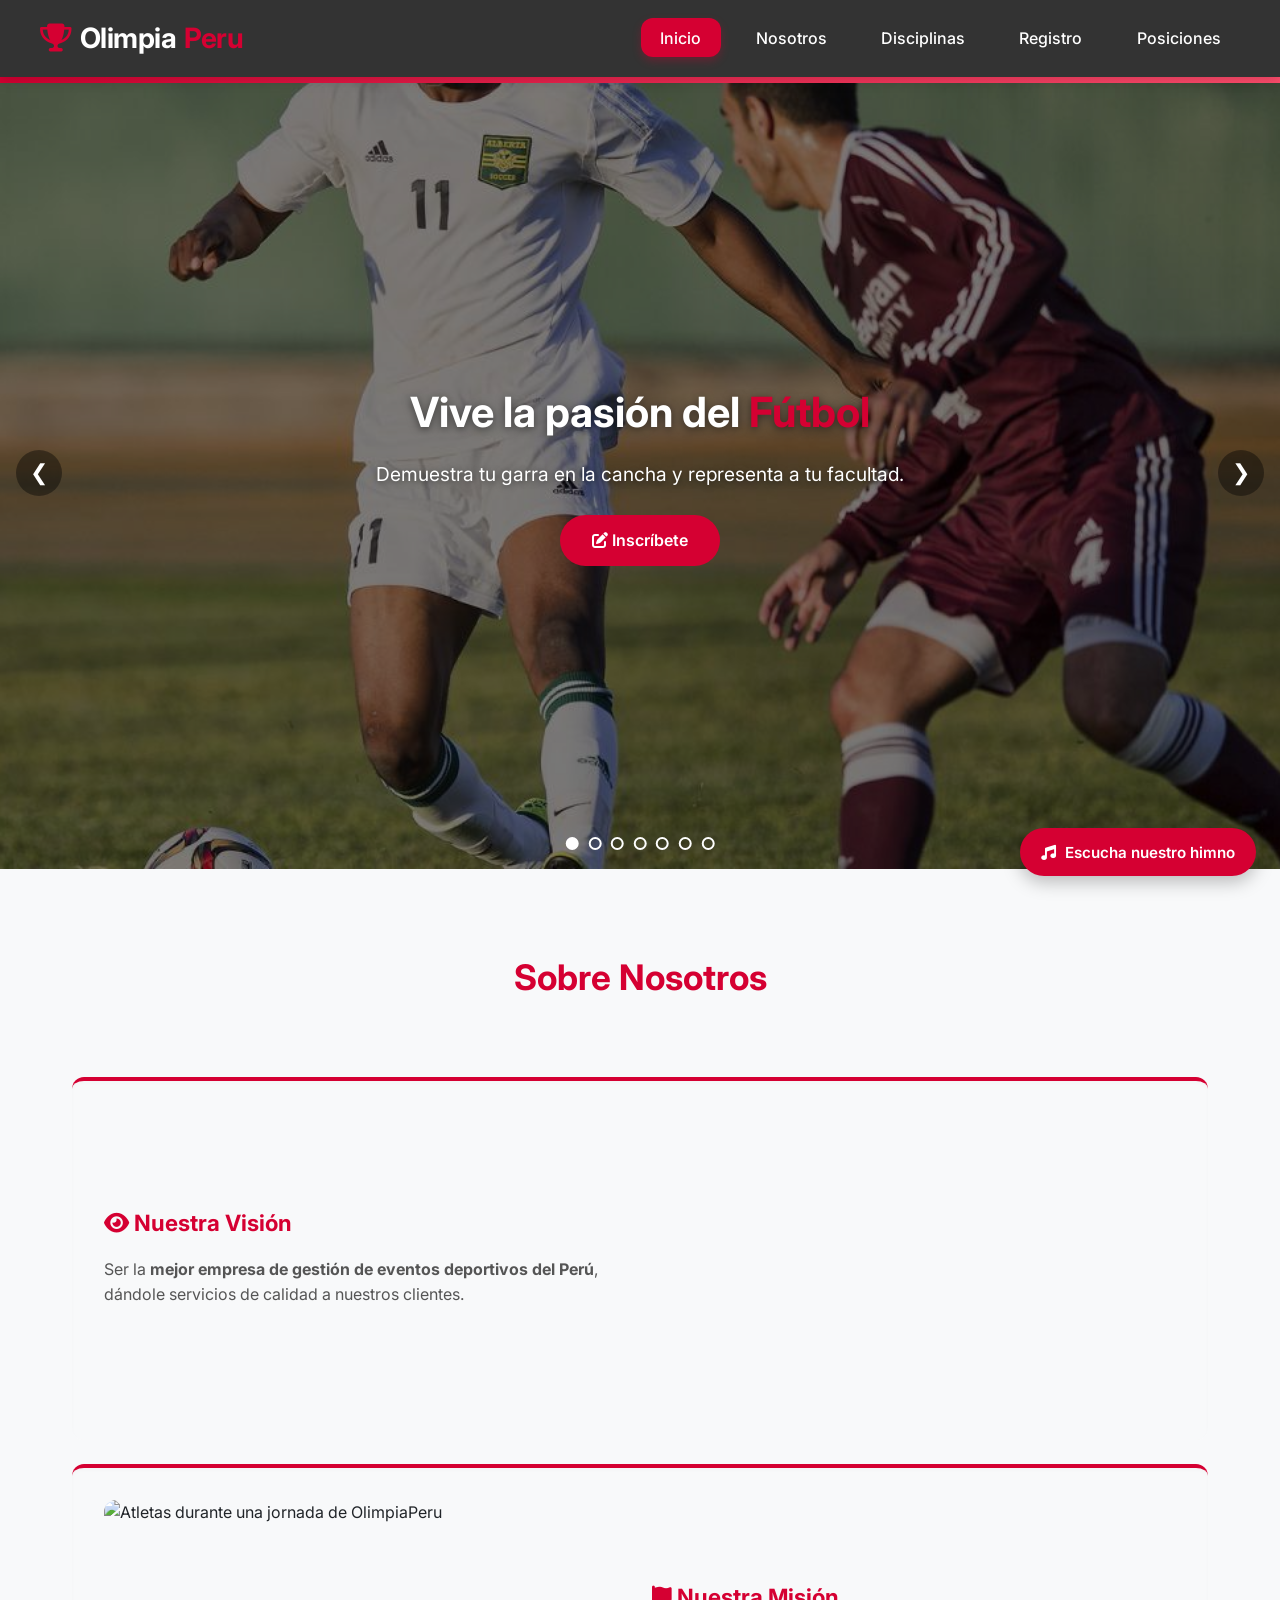
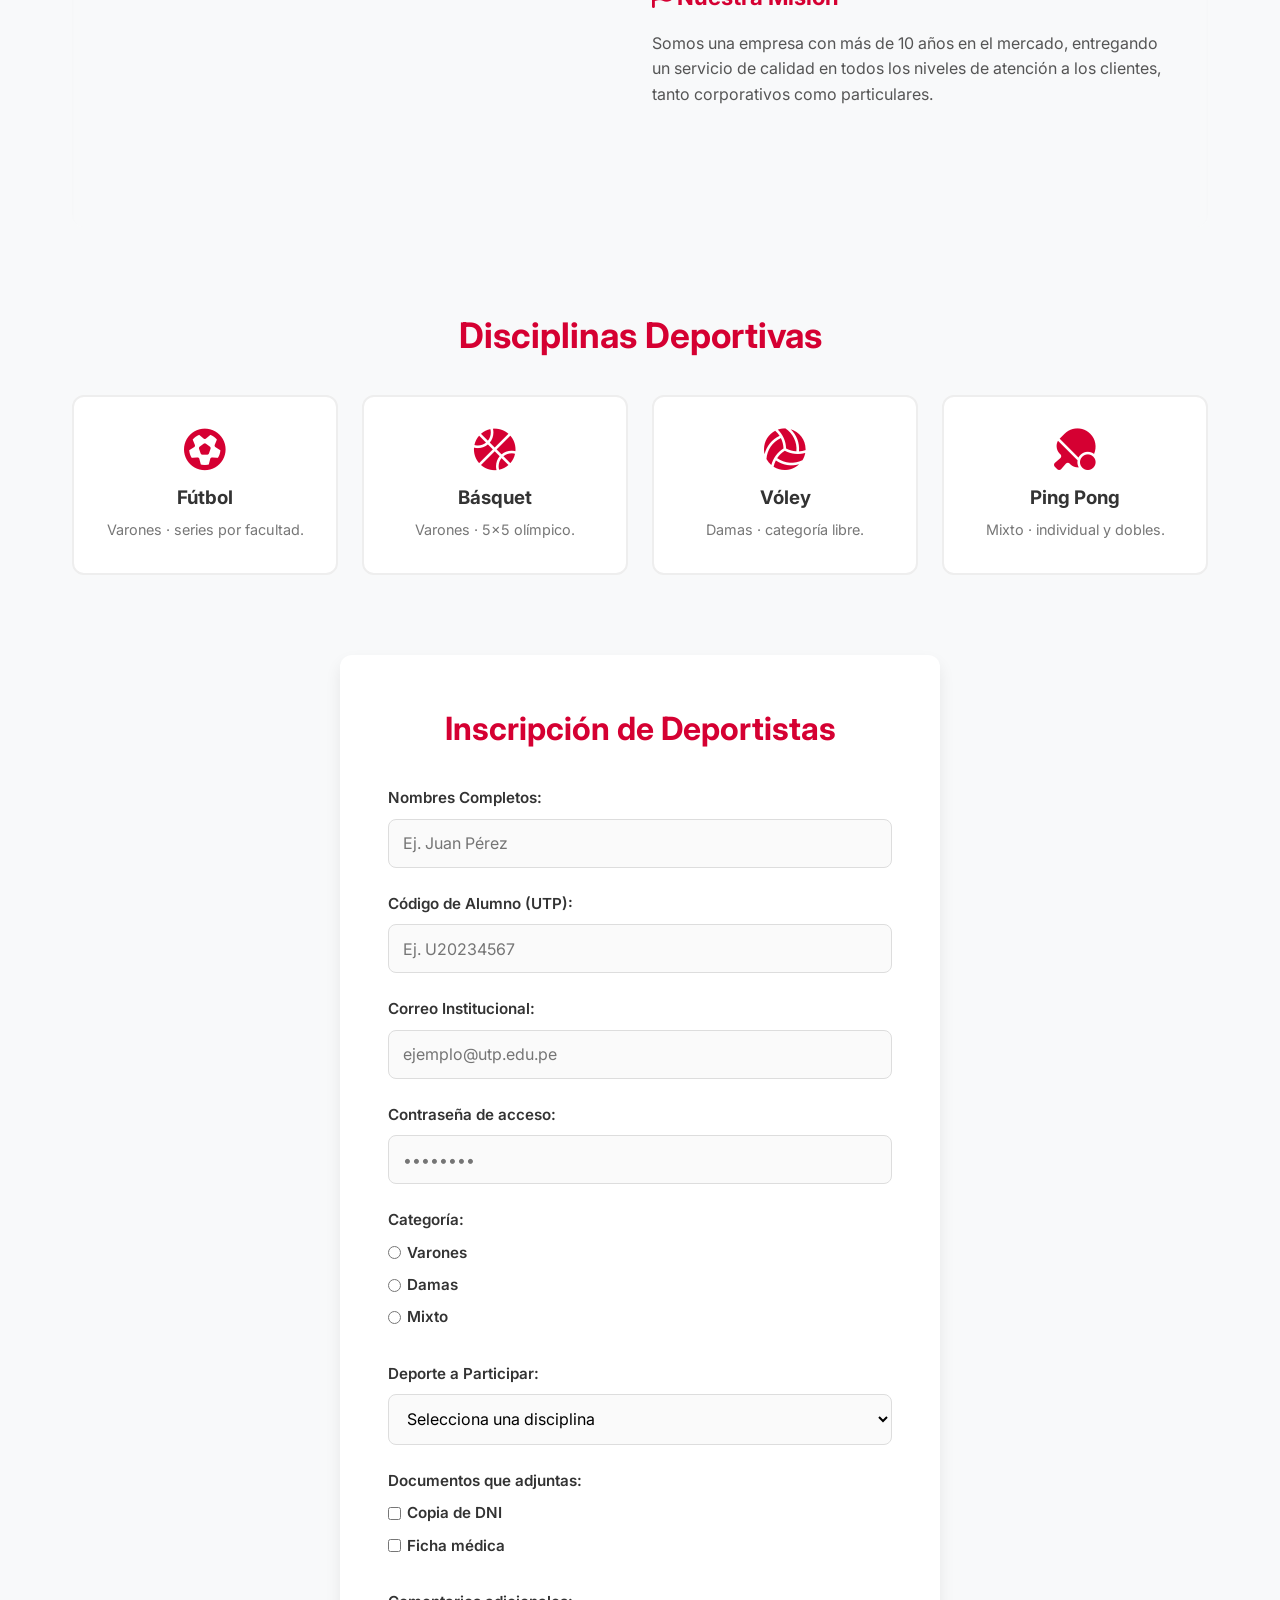
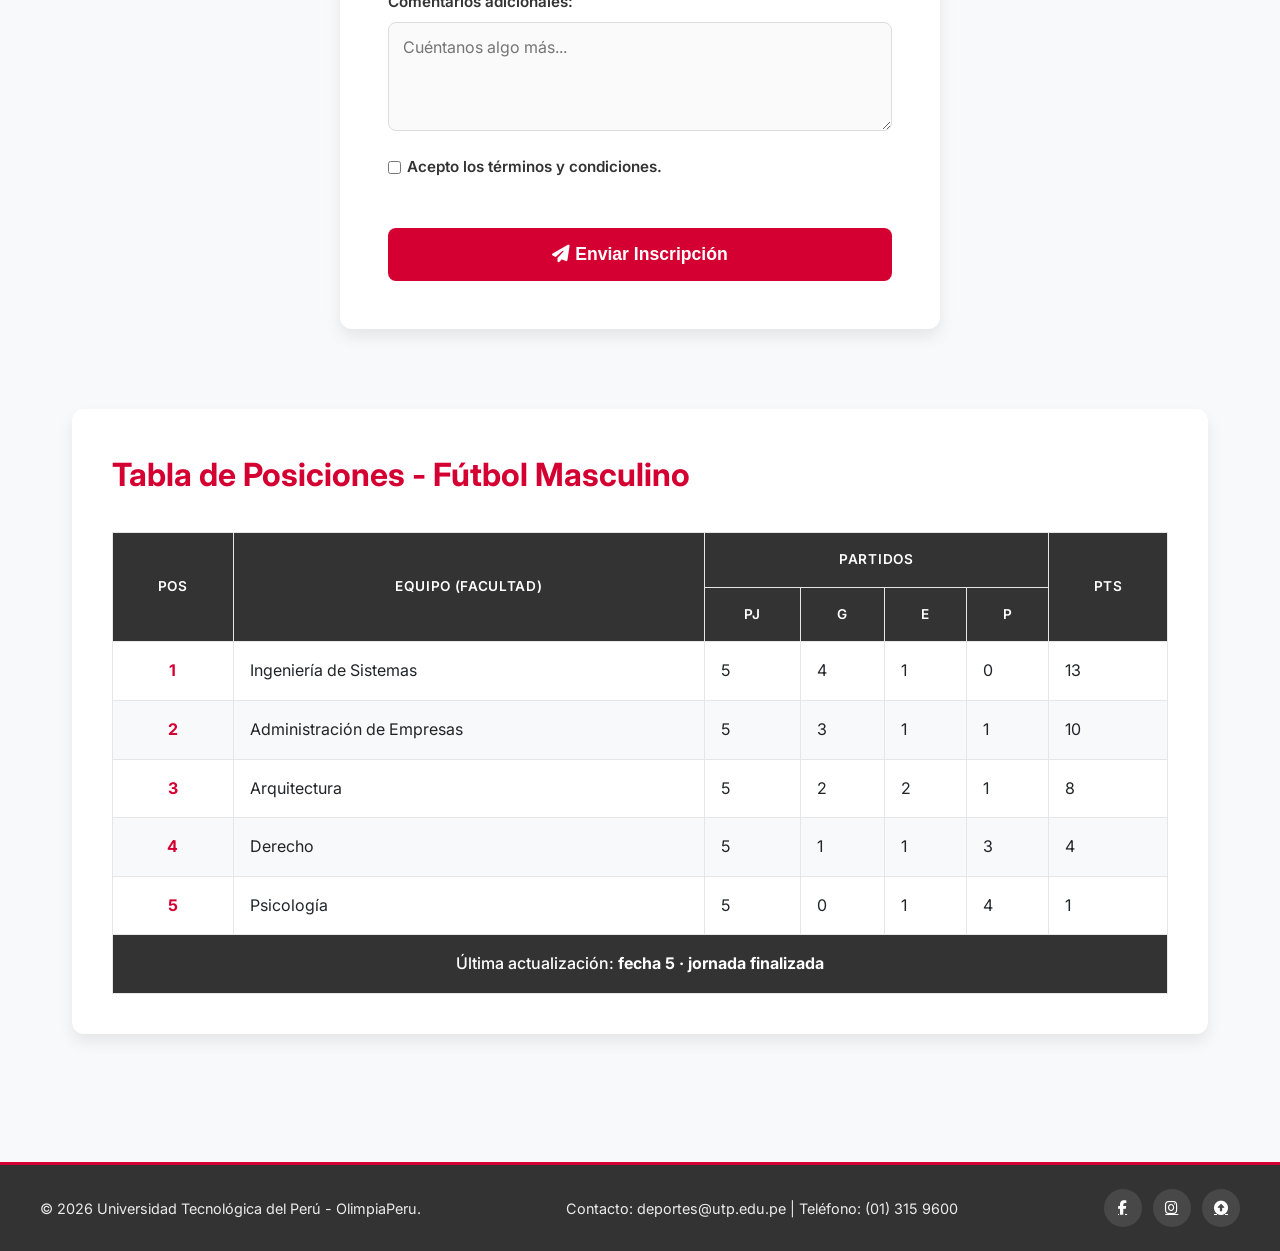
==== index.html @ ee05027e "refactor(CSS): restructure styles into modular files for better organization and maintainability, re" ====
<!DOCTYPE html>
<html lang="es">

<head>
  <!-- Meta tags: charset, viewport (responsive), description (SEO), author -->
  <meta charset="UTF-8" />
  <meta name="viewport" content="width=device-width, initial-scale=1.0" />
  <meta name="description"
    content="Sistema de gestión OlimpiaPeru. Mantente informado sobre los deportes, posiciones y registros." />
  <meta name="author" content="Esteban Abanto" />

  <title>OlimpiaPeru - Inicio</title>

  <!-- Font Awesome (íconos) -->
  <link rel="stylesheet" href="https://cdnjs.cloudflare.com/ajax/libs/font-awesome/6.5.1/css/all.min.css" />

  <!-- CSS externo dividido por secciones (orden = cascada; responsive al final) -->
  <link rel="stylesheet" href="css/base.css" />
  <link rel="stylesheet" href="css/header.css" />
  <link rel="stylesheet" href="css/slider.css" />
  <link rel="stylesheet" href="css/nosotros.css" />
  <link rel="stylesheet" href="css/disciplinas.css" />
  <link rel="stylesheet" href="css/formulario.css" />
  <link rel="stylesheet" href="css/tabla.css" />
  <link rel="stylesheet" href="css/footer.css" />
  <link rel="stylesheet" href="css/responsive.css" />
</head>

<body>

  <!-- HEADER + NAV: navegación por anclas + menú hamburguesa (CSS puro) -->
  <header id="top">
    <div class="nav-container">
      <a href="#inicio" class="logo">
        <i class="fa-solid fa-trophy"></i>
        Olimpia<span>Peru</span>
      </a>

      <!-- Menú hamburguesa: checkbox + label, sin JavaScript -->
      <input type="checkbox" id="menu-toggle" class="menu-toggle" />
      <label for="menu-toggle" class="menu-icon"><i class="fa-solid fa-bars"></i></label>

      <nav aria-label="Navegación principal">
        <ul>
          <li><a href="#inicio" class="active">Inicio</a></li>
          <li><a href="#nosotros">Nosotros</a></li>
          <li><a href="#disciplinas">Disciplinas</a></li>
          <li><a href="#registro">Registro</a></li>
          <li><a href="#posiciones">Posiciones</a></li>
        </ul>
      </nav>
    </div>
  </header>

  <main>

    <!-- INICIO · SLIDER: autoplay + flechas + puntos (lógica en script.js) -->
    <section id="inicio" class="hero section-spacing">
      <div class="slider" id="slider">
        <!-- Pista de slides: se desplaza con transform desde JS -->
        <div class="slides">
          <!-- El primer slide lleva el h1 principal de la página -->
          <article class="slide slide-futbol" style="background-image: url('assets/img/futbol.jpg');">
            <div class="slide-content">
              <h1>Vive la pasión del <span>Fútbol</span></h1>
              <p>Demuestra tu garra en la cancha y representa a tu facultad.</p>
              <a href="#registro" class="btn-cta"><i class="fa-solid fa-pen-to-square"></i> Inscríbete</a>
            </div>
          </article>

          <article class="slide slide-basquet" style="background-image: url('assets/img/basquet.jpg');">
            <div class="slide-content">
              <h2>Eleva tu juego en el <span>Básquet</span></h2>
              <p>Salta, encesta y conquista lo más alto del podio.</p>
              <a href="#registro" class="btn-cta"><i class="fa-solid fa-pen-to-square"></i> Inscríbete</a>
            </div>
          </article>

          <article class="slide slide-voley" style="background-image: url('assets/img/voley.jpg');">
            <div class="slide-content">
              <h2>Un equipo, un solo <span>objetivo</span></h2>
              <p>En el Vóley la fuerza está en el trabajo en conjunto.</p>
              <a href="#disciplinas" class="btn-cta"><i class="fa-solid fa-list"></i> Ver disciplinas</a>
            </div>
          </article>

          <article class="slide slide-pingpong" style="background-image: url('assets/img/pingpong.jpg');">
            <div class="slide-content">
              <h2>Reflejos de <span>campeón</span></h2>
              <p>Precisión y velocidad en cada punto del Ping Pong.</p>
              <a href="#registro" class="btn-cta"><i class="fa-solid fa-pen-to-square"></i> Inscríbete</a>
            </div>
          </article>

          <article class="slide slide-equipo" style="background-image: url('assets/img/equipo.jpg');">
            <div class="slide-content">
              <h2>Compite por tu <span>facultad</span></h2>
              <p>Forma tu equipo y deja todo en cada competencia.</p>
              <a href="#registro" class="btn-cta"><i class="fa-solid fa-pen-to-square"></i> Inscríbete</a>
            </div>
          </article>

          <article class="slide slide-estadio" style="background-image: url('assets/img/estadio.jpg');">
            <div class="slide-content">
              <h2>Vive cada <span>partido</span></h2>
              <p>Sigue los resultados y la tabla de posiciones en vivo.</p>
              <a href="#posiciones" class="btn-cta"><i class="fa-solid fa-ranking-star"></i> Ver posiciones</a>
            </div>
          </article>

          <article class="slide slide-trofeo" style="background-image: url('assets/img/trofeo.jpg');">
            <div class="slide-content">
              <h2>¡Inscríbete <span>ahora</span>!</h2>
              <p>Sé parte del evento deportivo más grande de la UTP.</p>
              <a href="#registro" class="btn-cta"><i class="fa-solid fa-pen-to-square"></i> Inscríbete</a>
            </div>
          </article>
        </div>

        <button class="slider-arrow prev" aria-label="Slide anterior">&#10094;</button>
        <button class="slider-arrow next" aria-label="Slide siguiente">&#10095;</button>

        <div class="slider-dots">
          <button class="dot active" aria-label="Ir al slide 1"></button>
          <button class="dot" aria-label="Ir al slide 2"></button>
          <button class="dot" aria-label="Ir al slide 3"></button>
          <button class="dot" aria-label="Ir al slide 4"></button>
          <button class="dot" aria-label="Ir al slide 5"></button>
          <button class="dot" aria-label="Ir al slide 6"></button>
          <button class="dot" aria-label="Ir al slide 7"></button>
        </div>
      </div>
    </section>

    <!-- NOSOTROS · 2 cards (Visión / Misión) en FLEXBOX: texto a un lado, multimedia 16:9 al otro -->
    <section id="nosotros" class="info-section section-spacing">
      <h2 class="section-title">Sobre Nosotros</h2>

      <div class="nosotros-cards">

        <!-- Visión: texto + video de YouTube -->
        <div class="info-card nosotros-card">
          <div class="nosotros-texto">
            <h2><i class="fa-solid fa-eye"></i> Nuestra Visión</h2>
            <p>
              Ser la <strong>mejor empresa de gestión de eventos deportivos del Perú</strong>,
              dándole servicios de calidad a nuestros clientes.
            </p>
          </div>
          <div class="ratio-16-9 nosotros-media">
            <iframe src="https://www.youtube.com/embed/ScMzIvxBSi4" title="Video deportivo"
              allow="accelerometer; autoplay; clipboard-write; encrypted-media; gyroscope; picture-in-picture"
              allowfullscreen></iframe>
          </div>
        </div>

        <!-- Misión: imagen (<img> con alt) + texto, lados invertidos -->
        <div class="info-card nosotros-card">
          <img class="ratio-16-9 nosotros-media" src="https://picsum.photos/id/1058/1280/720"
            alt="Atletas durante una jornada de OlimpiaPeru" loading="lazy" />
          <div class="nosotros-texto">
            <h2><i class="fa-solid fa-flag"></i> Nuestra Misión</h2>
            <p>
              Somos una empresa con más de 10 años en el mercado, entregando un
              servicio de calidad en todos los niveles de atención a los
              clientes, tanto corporativos como particulares.
            </p>
          </div>
        </div>
      </div>
    </section>

    <!-- DISCIPLINAS · LAYOUT CON CSS GRID -->
    <section id="disciplinas" class="section-spacing">
      <h2 class="section-title">Disciplinas Deportivas</h2>

      <div class="grid-disciplinas">
        <article class="sport-card">
          <i class="fa-solid fa-futbol"></i>
          <h3>Fútbol</h3>
          <p>Varones · series por facultad.</p>
        </article>
        <article class="sport-card">
          <i class="fa-solid fa-basketball"></i>
          <h3>Básquet</h3>
          <p>Varones · 5x5 olímpico.</p>
        </article>
        <article class="sport-card">
          <i class="fa-solid fa-volleyball"></i>
          <h3>Vóley</h3>
          <p>Damas · categoría libre.</p>
        </article>
        <article class="sport-card">
          <i class="fa-solid fa-table-tennis-paddle-ball"></i>
          <h3>Ping Pong</h3>
          <p>Mixto · individual y dobles.</p>
        </article>
      </div>
    </section>

    <!-- REGISTRO · FORM (action/method) con todos los tipos de input -->
    <section id="registro" class="form-container section-spacing">
      <h2>Inscripción de Deportistas</h2>
      <form action="#" method="POST">

        <div class="form-group">
          <label for="nombre">Nombres Completos:</label>
          <input type="text" id="nombre" name="nombre" placeholder="Ej. Juan Pérez" required />
        </div>

        <div class="form-group">
          <label for="codigo">Código de Alumno (UTP):</label>
          <input type="text" id="codigo" name="codigo" placeholder="Ej. U20234567" required />
        </div>

        <div class="form-group">
          <label for="correo">Correo Institucional:</label>
          <input type="email" id="correo" name="correo" placeholder="ejemplo@utp.edu.pe" required />
        </div>

        <div class="form-group">
          <label for="clave">Contraseña de acceso:</label>
          <input type="password" id="clave" name="clave" placeholder="••••••••" />
        </div>

        <!-- radio -->
        <fieldset class="form-group">
          <legend>Categoría:</legend>
          <label class="inline"><input type="radio" name="categoria" value="varones" /> Varones</label>
          <label class="inline"><input type="radio" name="categoria" value="damas" /> Damas</label>
          <label class="inline"><input type="radio" name="categoria" value="mixto" /> Mixto</label>
        </fieldset>

        <!-- select -->
        <div class="form-group">
          <label for="deporte">Deporte a Participar:</label>
          <select id="deporte" name="deporte" required>
            <option value="" disabled selected>Selecciona una disciplina</option>
            <option value="futbol">Fútbol</option>
            <option value="voley">Vóley</option>
            <option value="basquet">Básquet</option>
            <option value="pingpong">Ping Pong</option>
          </select>
        </div>

        <!-- checkbox -->
        <fieldset class="form-group">
          <legend>Documentos que adjuntas:</legend>
          <label class="inline"><input type="checkbox" name="docs" value="dni" /> Copia de DNI</label>
          <label class="inline"><input type="checkbox" name="docs" value="ficha" /> Ficha médica</label>
        </fieldset>

        <!-- textarea -->
        <div class="form-group">
          <label for="comentario">Comentarios adicionales:</label>
          <textarea id="comentario" name="comentario" rows="4" placeholder="Cuéntanos algo más..."></textarea>
        </div>

        <div class="form-group">
          <label class="inline"><input type="checkbox" name="terminos" required /> Acepto los términos y
            condiciones.</label>
        </div>

        <button type="submit" class="submit-btn">
          <i class="fa-solid fa-paper-plane"></i> Enviar Inscripción
        </button>
      </form>
    </section>

    <!-- POSICIONES · TABLA con thead, tbody, tfoot + colspan/rowspan -->
    <section id="posiciones" class="table-container section-spacing">
      <h2>Tabla de Posiciones - Fútbol Masculino</h2>
      <table>
        <thead>
          <tr>
            <th rowspan="2">Pos</th>
            <th rowspan="2">Equipo (Facultad)</th>
            <th colspan="4">Partidos</th>
            <th rowspan="2">Pts</th>
          </tr>
          <tr>
            <th>PJ</th>
            <th>G</th>
            <th>E</th>
            <th>P</th>
          </tr>
        </thead>

        <tbody>
          <tr>
            <td>1</td>
            <td>Ingeniería de Sistemas</td>
            <td>5</td><td>4</td><td>1</td><td>0</td><td>13</td>
          </tr>
          <tr>
            <td>2</td>
            <td>Administración de Empresas</td>
            <td>5</td><td>3</td><td>1</td><td>1</td><td>10</td>
          </tr>
          <tr>
            <td>3</td>
            <td>Arquitectura</td>
            <td>5</td><td>2</td><td>2</td><td>1</td><td>8</td>
          </tr>
          <tr>
            <td>4</td>
            <td>Derecho</td>
            <td>5</td><td>1</td><td>1</td><td>3</td><td>4</td>
          </tr>
          <tr>
            <td>5</td>
            <td>Psicología</td>
            <td>5</td><td>0</td><td>1</td><td>4</td><td>1</td>
          </tr>
        </tbody>

        <tfoot>
          <tr>
            <td colspan="7">Última actualización: <strong>fecha 5 · jornada finalizada</strong></td>
          </tr>
        </tfoot>
      </table>
    </section>

  </main>

  <footer>
    <div class="footer-content">
      <p>&copy; 2026 Universidad Tecnológica del Perú - OlimpiaPeru.</p>
      <p>Contacto: deportes@utp.edu.pe | Teléfono: (01) 315 9600</p>
      <div class="social-icons">
        <a href="#" aria-label="Facebook"><i class="fa-brands fa-facebook-f"></i></a>
        <a href="#" aria-label="Instagram"><i class="fa-brands fa-instagram"></i></a>
        <a href="#top" aria-label="Volver arriba"><i class="fa-solid fa-circle-up"></i></a>
      </div>
    </div>
  </footer>

  <!-- BOTÓN FLOTANTE · reproductor del himno (fijo en la esquina, controlado por JS) -->
  <button id="himno-btn" class="himno-flotante" aria-label="Escuchar nuestro himno">
    <i class="fa-solid fa-music"></i>
    <span class="himno-texto">Escucha nuestro himno</span>
  </button>
  <audio id="himno-audio" loop>
    <source src="https://www.soundhelix.com/examples/mp3/SoundHelix-Song-1.mp3" type="audio/mpeg" />
    Tu navegador no soporta el elemento de audio.
  </audio>

  <script src="script.js"></script>
</body>

</html>
---- css/base.css ----
/* base.css · variables, reset, estilos globales y utilidades */

/* Google Fonts importada por CSS */
@import url("https://fonts.googleapis.com/css2?family=Inter:wght@400;500;600;700;800&display=swap");

/* Variables CSS (custom properties) */
:root {
  --primary-color: #d50032;   /* Rojo UTP */
  --primary-dark: #b3002a;
  --secondary-color: #333333;
  --bg-color: #f8f9fa;
  --text-color: #212529;
  --white: #ffffff;
  --border-radius: 12px;
  --box-shadow: 0 8px 16px rgba(0, 0, 0, 0.08);
  --transition: all 0.3s ease;
}

/* Reset (selector universal) */
* {
  margin: 0;
  padding: 0;
  box-sizing: border-box;
}

html {
  scroll-behavior: smooth;
  scroll-padding-top: 100px;      /* compensa el header sticky */
}

body {
  font-family: "Inter", sans-serif;
  background-color: var(--bg-color);
  color: var(--text-color);
  line-height: 1.6;
  display: flex;
  flex-direction: column;
  min-height: 100vh;
  overflow-x: hidden;            /* evita scroll horizontal por el slider full-bleed */
}

/* Imágenes responsivas (regla global) */
img {
  max-width: 100%;
  display: block;
}

/* Animación con @keyframes (texto del hero) */
@keyframes fadeInUp {
  from {
    opacity: 0;
    transform: translateY(30px);
  }
  to {
    opacity: 1;
    transform: translateY(0);
  }
}

/* ===== CONTENIDO PRINCIPAL ===== */
main {
  flex: 1;
  max-width: 1200px;
  margin: 3rem auto;
  padding: 0 2rem;
  width: 100%;
}

.section-spacing {
  margin-bottom: 5rem !important;
}

.section-title {
  text-align: center;
  color: var(--primary-color);
  font-size: 2.2rem;
  margin-bottom: 1rem;
}
---- css/header.css ----
/* header.css · cabecera, navegación y menú hamburguesa (Flexbox) */

header {
  background-color: var(--secondary-color);
  padding: 1rem 2rem;
  box-shadow: 0 4px 12px rgba(0, 0, 0, 0.15);
  position: sticky;
  top: 0;
  z-index: 100;
}

.nav-container {
  max-width: 1200px;
  margin: 0 auto;
  display: flex;
  justify-content: space-between;
  align-items: center;
}

.logo {
  color: var(--white);
  font-size: 1.75rem;
  font-weight: 700;
  text-decoration: none;
  display: flex;
  align-items: center;
  gap: 0.5rem;
  letter-spacing: -0.5px;
}

.logo i,
.logo span {
  color: var(--primary-color);
}

nav ul {
  list-style: none;
  display: flex;
  gap: 1rem;
}

nav a {
  color: var(--white);
  text-decoration: none;
  font-weight: 500;
  transition: var(--transition);
  padding: 0.6rem 1.2rem;
  border-radius: var(--border-radius);
}

/* Pseudoclase :hover + clase activa */
nav a:hover,
nav a.active {
  background-color: var(--primary-color);
  color: var(--white);
  box-shadow: 0 4px 8px rgba(213, 0, 50, 0.3);
}

/* Hamburguesa: oculta en escritorio */
.menu-toggle,
.menu-icon {
  display: none;
}
---- css/slider.css ----
/* slider.css · INICIO · carrusel full-bleed (selector de ID #inicio) */

.hero {
  position: relative;
  overflow: hidden;
  /* Full-bleed: ocupa todo el ancho de la ventana y se pega al header */
  width: 100vw;
  margin-left: calc(50% - 50vw);
  margin-top: -3rem;
  margin-bottom: 2rem;
}

/* Barra superior decorativa (pseudo-elemento) */
.hero::before {
  content: "";
  position: absolute;
  top: 0;
  left: 0;
  width: 100%;
  height: 6px;
  background: linear-gradient(90deg, var(--primary-color), #ff4d6d);
  z-index: 5;
}

.slider {
  position: relative;
  width: 100%;
  height: 88vh;
  overflow: hidden;
}

/* Pista de slides; se mueve con transform desde JS */
.slides {
  display: flex;
  height: 100%;
  transition: transform 0.6s ease;
}

/* La imagen de fondo de cada slide se define en el HTML */
.slide {
  position: relative;
  flex: 0 0 100%;
  height: 100%;
  display: flex;
  align-items: center;
  justify-content: center;
  text-align: center;
  color: var(--white);
  background-size: cover;
  background-position: center;
}

/* Capa oscura para que el texto sea legible */
.slide::before {
  content: "";
  position: absolute;
  inset: 0;
  background: rgba(0, 0, 0, 0.5);
}

.slide-content {
  position: relative;
  z-index: 1;
  max-width: 600px;
  padding: 1.5rem;
  animation: fadeInUp 0.8s ease both;
}

.slide-content h1,
.slide-content h2 {
  font-size: 2.6rem;
  margin-bottom: 0.8rem;
  text-shadow: 0 2px 8px rgba(0, 0, 0, 0.5);
}

.slide-content h1 span,
.slide-content h2 span {
  color: var(--primary-color);
}

.slide-content p {
  font-size: 1.2rem;
  margin-bottom: 1.6rem;
  text-shadow: 0 1px 6px rgba(0, 0, 0, 0.5);
}

.btn-cta {
  display: inline-block;
  background: var(--primary-color);
  color: var(--white);
  text-decoration: none;
  font-weight: 600;
  padding: 0.8rem 2rem;
  border-radius: 50px;
  transition: var(--transition);
}

/* :hover con transform */
.btn-cta:hover {
  background: var(--primary-dark);
  transform: translateY(-3px) scale(1.05);
  box-shadow: 0 6px 15px rgba(213, 0, 50, 0.4);
}

.slider-arrow {
  position: absolute;
  top: 50%;
  transform: translateY(-50%);
  width: 46px;
  height: 46px;
  border: none;
  border-radius: 50%;
  background: rgba(0, 0, 0, 0.4);
  color: var(--white);
  font-size: 1.4rem;
  cursor: pointer;
  z-index: 4;
  transition: var(--transition);
}

.slider-arrow:hover {
  background: var(--primary-color);
}

.slider-arrow.prev {
  left: 1rem;
}
.slider-arrow.next {
  right: 1rem;
}

.slider-dots {
  position: absolute;
  bottom: 1.2rem;
  left: 50%;
  transform: translateX(-50%);
  display: flex;
  gap: 0.6rem;
  z-index: 4;
}

.dot {
  width: 13px;
  height: 13px;
  padding: 0;
  border: 2px solid var(--white);
  border-radius: 50%;
  background: transparent;
  cursor: pointer;
  transition: var(--transition);
}

.dot.active {
  background: var(--white);
}
---- css/nosotros.css ----
/* nosotros.css · cards Visión/Misión (Flexbox) + caja 16:9 de multimedia */

.info-card {
  flex: 1;
  min-width: 300px;
  background: var(--bg-color);
  padding: 2rem;
  border-radius: var(--border-radius);
  box-shadow: inset 0 2px 4px rgba(0, 0, 0, 0.02);
  text-align: left;
  border-top: 4px solid var(--primary-color);
  transition: var(--transition);
}

/* transform en :hover */
.info-card:hover {
  transform: translateY(-5px);
  box-shadow: 0 8px 15px rgba(0, 0, 0, 0.08);
}

.info-card h2,
.info-card h3 {
  color: var(--primary-color);
  margin-bottom: 1rem;
  font-size: 1.4rem;
}

.info-card p {
  font-size: 1rem;
  color: #555;
  margin-bottom: 0.5rem;
}

.info-section {
  display: flex;
  flex-direction: column;
  gap: 2rem;
}

/* 2 cards apiladas; cada una con texto a un lado y multimedia (16:9) al otro */
.nosotros-cards {
  display: flex;
  flex-direction: column;
  gap: 1.5rem;
  margin-top: 1.5rem;
}

.nosotros-card {
  display: flex;                   /* FLEXBOX: texto | multimedia */
  gap: 1.5rem;
  align-items: center;
  flex-wrap: wrap;
}

.nosotros-texto {
  flex: 1 1 280px;
}

.nosotros-media {
  flex: 1 1 280px;
}

/* Caja 16:9 compartida por el video y la imagen */
.ratio-16-9 {
  display: block;
  width: 100%;
  aspect-ratio: 16 / 9;
  border-radius: var(--border-radius);
  overflow: hidden;
}

.ratio-16-9 iframe {
  width: 100%;
  height: 100%;
  border: 0;
}

img.ratio-16-9 {
  object-fit: cover;               /* recorta sin deformar */
}
---- css/disciplinas.css ----
/* disciplinas.css · grilla de disciplinas (CSS Grid) */

.grid-disciplinas {
  display: grid;                   /* CSS GRID */
  grid-template-columns: repeat(auto-fit, minmax(200px, 1fr));
  gap: 1.5rem;
  margin-top: 2rem;
}

.sport-card {
  background: var(--white);
  border: 2px solid #eee;
  border-radius: var(--border-radius);
  padding: 2rem 1rem;
  text-align: center;
  transition: var(--transition);
}

.sport-card:hover {
  transform: scale(1.05);
  border-color: var(--primary-color);
  box-shadow: var(--box-shadow);
}

.sport-card i {
  font-size: 2.6rem;
  color: var(--primary-color);
  margin-bottom: 0.8rem;
}

.sport-card h3 {
  color: var(--secondary-color);
  margin-bottom: 0.3rem;
}

.sport-card p {
  color: #777;
  font-size: 0.9rem;
}
---- css/formulario.css ----
/* formulario.css · formulario de inscripción */

.form-container {
  background-color: var(--white);
  padding: 3rem;
  border-radius: var(--border-radius);
  box-shadow: var(--box-shadow);
  max-width: 600px;
  margin: 0 auto;
}

.form-container h2 {
  color: var(--primary-color);
  margin-bottom: 2rem;
  text-align: center;
  font-size: 2rem;
}

.form-group {
  margin-bottom: 1.5rem;
  display: flex;
  flex-direction: column;
  border: none;                    /* limpia el borde de <fieldset> */
}

.form-group label,
.form-group legend {
  font-weight: 600;
  margin-bottom: 0.5rem;
  color: var(--secondary-color);
  font-size: 0.95rem;
}

.form-group input[type="text"],
.form-group input[type="email"],
.form-group input[type="password"],
.form-group select,
.form-group textarea {
  padding: 0.85rem;
  border: 1px solid #ddd;
  border-radius: 8px;
  font-family: inherit;
  font-size: 1rem;
  transition: var(--transition);
  background-color: #fafafa;
  width: 100%;
}

/* Pseudoclase :focus */
.form-group input:focus,
.form-group select:focus,
.form-group textarea:focus {
  outline: none;
  border-color: var(--primary-color);
  background-color: var(--white);
  box-shadow: 0 0 0 3px rgba(213, 0, 50, 0.15);
}

.form-group textarea {
  resize: vertical;
}

/* Etiquetas en línea para radios y checkboxes */
.inline {
  display: inline-flex;
  align-items: center;
  gap: 0.4rem;
  flex-direction: row;
  font-weight: 400;
  margin-right: 1.2rem;
  cursor: pointer;
}

.submit-btn {
  background-color: var(--primary-color);
  color: var(--white);
  border: none;
  padding: 1rem;
  border-radius: 8px;
  font-size: 1.1rem;
  font-weight: 600;
  cursor: pointer;
  width: 100%;
  margin-top: 1rem;
  transition: var(--transition);
}

.submit-btn:hover {
  background-color: var(--primary-dark);
  transform: translateY(-3px);
  box-shadow: 0 6px 15px rgba(213, 0, 50, 0.3);
}

.submit-btn:active {
  transform: translateY(0);
}
---- css/tabla.css ----
/* tabla.css · tabla de posiciones · bordes + filas alternadas (:nth-child) */

.table-container {
  background-color: var(--white);
  padding: 2.5rem;
  border-radius: var(--border-radius);
  box-shadow: var(--box-shadow);
  overflow-x: auto;                /* tabla desplazable en móvil */
}

.table-container h2 {
  color: var(--primary-color);
  margin-bottom: 2rem;
  font-size: 2rem;
}

table {
  width: 100%;
  border-collapse: collapse;
}

th,
td {
  padding: 1rem;
  text-align: left;
  border: 1px solid #e6e6e6;
}

thead th {
  background-color: var(--secondary-color);
  color: var(--white);
  font-weight: 600;
  text-transform: uppercase;
  font-size: 0.85rem;
  letter-spacing: 0.05em;
  text-align: center;
}

/* Filas alternadas */
tbody tr:nth-child(even) {
  background-color: var(--bg-color);
}

tbody tr:hover {
  background-color: #fff0f3;
}

tbody td:first-child {
  font-weight: 700;
  color: var(--primary-color);
  text-align: center;
}

tfoot td {
  background-color: var(--secondary-color);
  color: var(--white);
  text-align: center;
  font-weight: 500;
}
---- css/footer.css ----
/* footer.css · botón flotante del himno + pie de página (Flexbox) */

/* ===== BOTÓN FLOTANTE · himno (position: fixed en la esquina) ===== */
.himno-flotante {
  position: fixed;
  bottom: 1.5rem;
  right: 1.5rem;
  z-index: 200;
  display: flex;
  align-items: center;
  gap: 0.6rem;
  background: var(--primary-color);
  color: var(--white);
  border: none;
  padding: 0.9rem 1.3rem;
  border-radius: 50px;
  font-family: inherit;
  font-weight: 600;
  font-size: 0.95rem;
  cursor: pointer;
  box-shadow: 0 6px 18px rgba(0, 0, 0, 0.25);
  transition: var(--transition);
}

.himno-flotante:hover {
  background: var(--primary-dark);
  transform: translateY(-3px);
}

/* Mientras suena: ícono girando (clase .playing añadida por JS) */
.himno-flotante.playing i {
  animation: girar 2.5s linear infinite;
}

@keyframes girar {
  to {
    transform: rotate(360deg);
  }
}

/* ===== FOOTER (Flexbox) ===== */
footer {
  background-color: var(--secondary-color);
  color: var(--white);
  padding: 1.5rem 2rem;
  margin-top: auto;
  font-size: 0.9rem;
  border-top: 3px solid var(--primary-color);
}

.footer-content {
  max-width: 1200px;
  margin: 0 auto;
  display: flex;
  justify-content: space-between;
  align-items: center;
  flex-wrap: wrap;
  gap: 0.5rem;
}

footer p {
  opacity: 0.9;
  margin: 0;
}

.social-icons {
  display: flex;
  gap: 0.7rem;
}

.social-icons a {
  width: 38px;
  height: 38px;
  display: flex;
  align-items: center;
  justify-content: center;
  color: var(--white);
  background: rgba(255, 255, 255, 0.1);
  border-radius: 50%;
  transition: var(--transition);
}

.social-icons a:hover {
  background: var(--primary-color);
  transform: translateY(-4px) rotate(8deg);
}
---- css/responsive.css ----
/* responsive.css · Media Queries (base escritorio · tablet ≤1024px · móvil ≤768px) */
/* Va de último para sobreescribir los estilos base */

@media (max-width: 1024px) {
  .hero {
    margin-top: -2rem;
  }
  .slider {
    height: 70vh;
  }
  .slide-content h1,
  .slide-content h2 {
    font-size: 2.2rem;
  }
  .section-title {
    font-size: 2rem;
  }
  main {
    margin: 2rem auto;
  }
}

@media (max-width: 768px) {
  .menu-icon {
    display: block;
    color: var(--white);
    font-size: 1.6rem;
    cursor: pointer;
  }

  nav {
    flex-basis: 100%;
    max-height: 0;
    overflow: hidden;
    transition: max-height var(--transition);
  }

  nav ul {
    flex-direction: column;
    width: 100%;
    gap: 0.3rem;
    padding-top: 1rem;
  }

  /* El checkbox marcado despliega el menú (sin JS) */
  .menu-toggle:checked ~ nav {
    max-height: 400px;
  }

  .nav-container {
    flex-wrap: wrap;
  }

  .slider {
    height: 60vh;
  }

  .slide-content h1,
  .slide-content h2 {
    font-size: 1.7rem;
  }

  .slide-content p {
    font-size: 0.95rem;
  }

  .slider-arrow {
    width: 38px;
    height: 38px;
    font-size: 1.1rem;
  }

  .info-card {
    min-width: 100%;
  }

  .form-container,
  .table-container {
    padding: 1.5rem;
  }

  .footer-content {
    flex-direction: column;
    text-align: center;
  }

  /* Botón flotante: solo ícono (círculo) en móvil */
  .himno-texto {
    display: none;
  }
  .himno-flotante {
    padding: 1rem;
  }
}
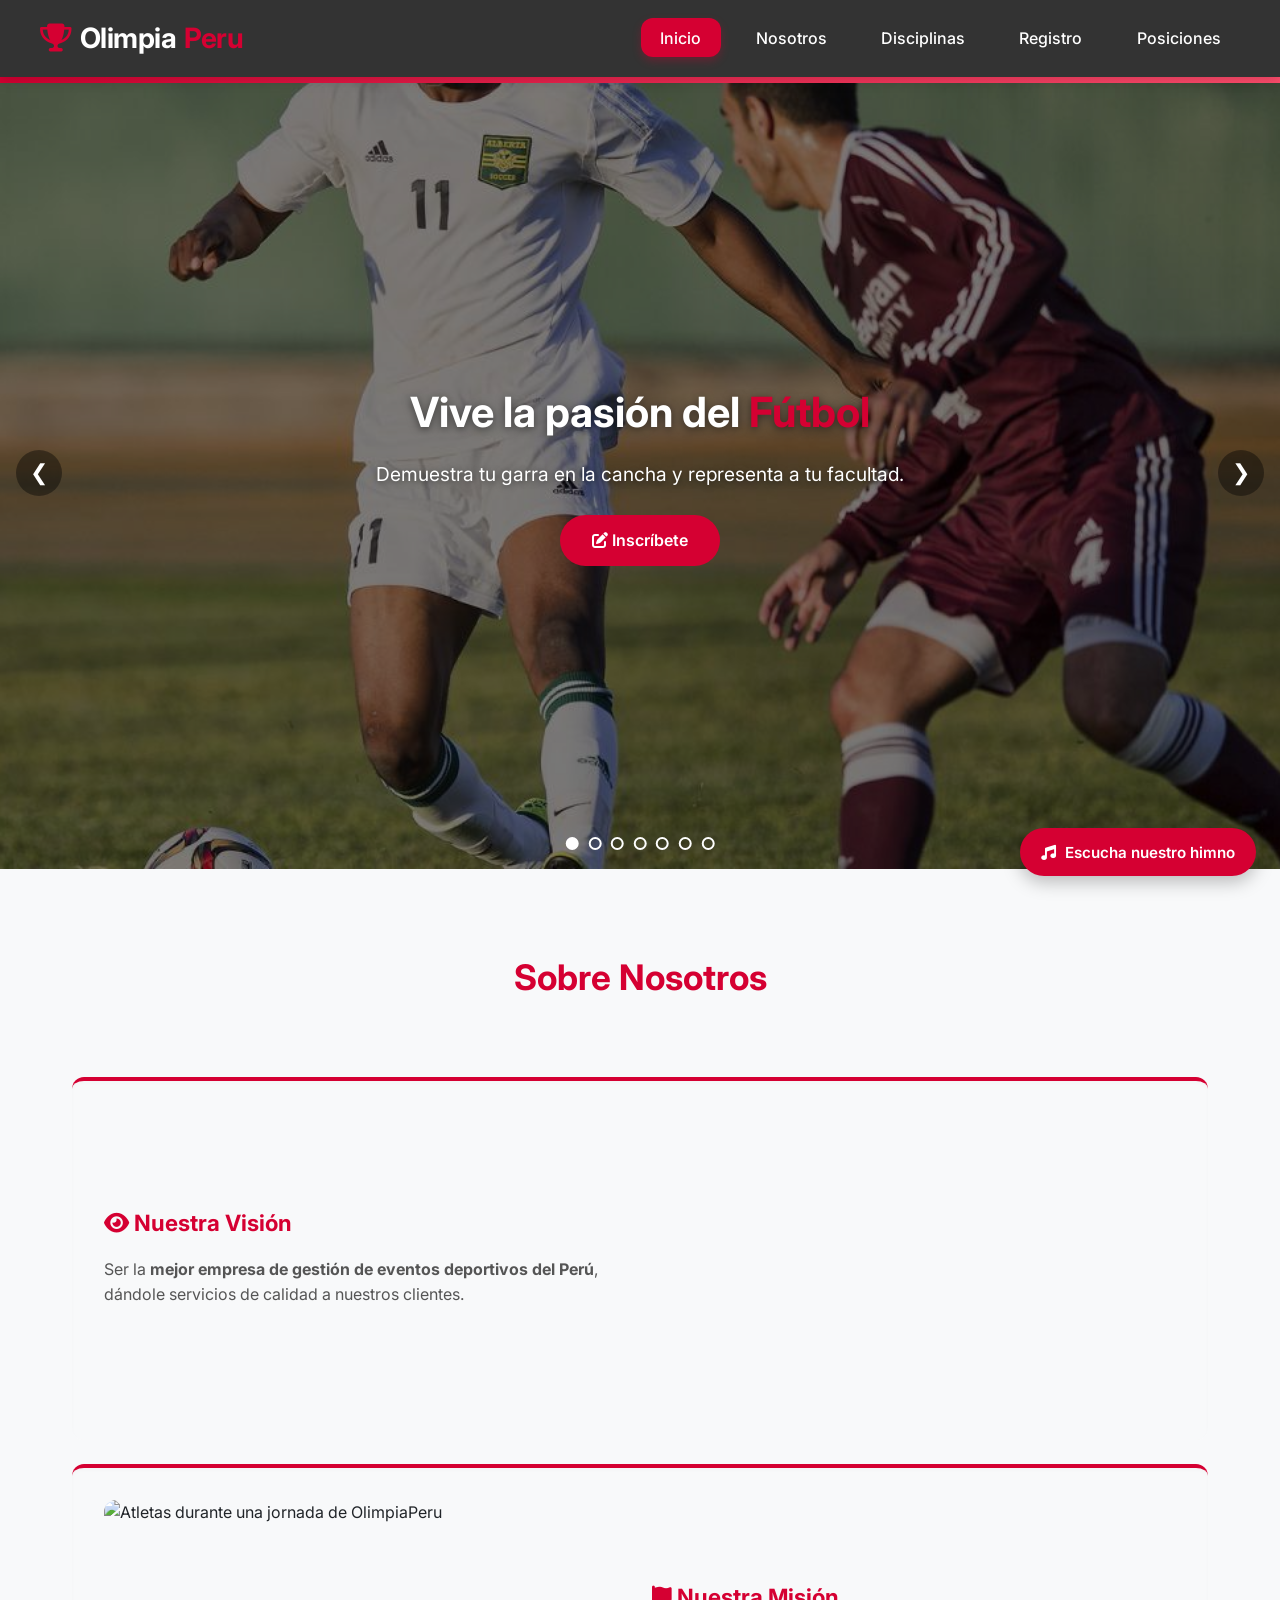
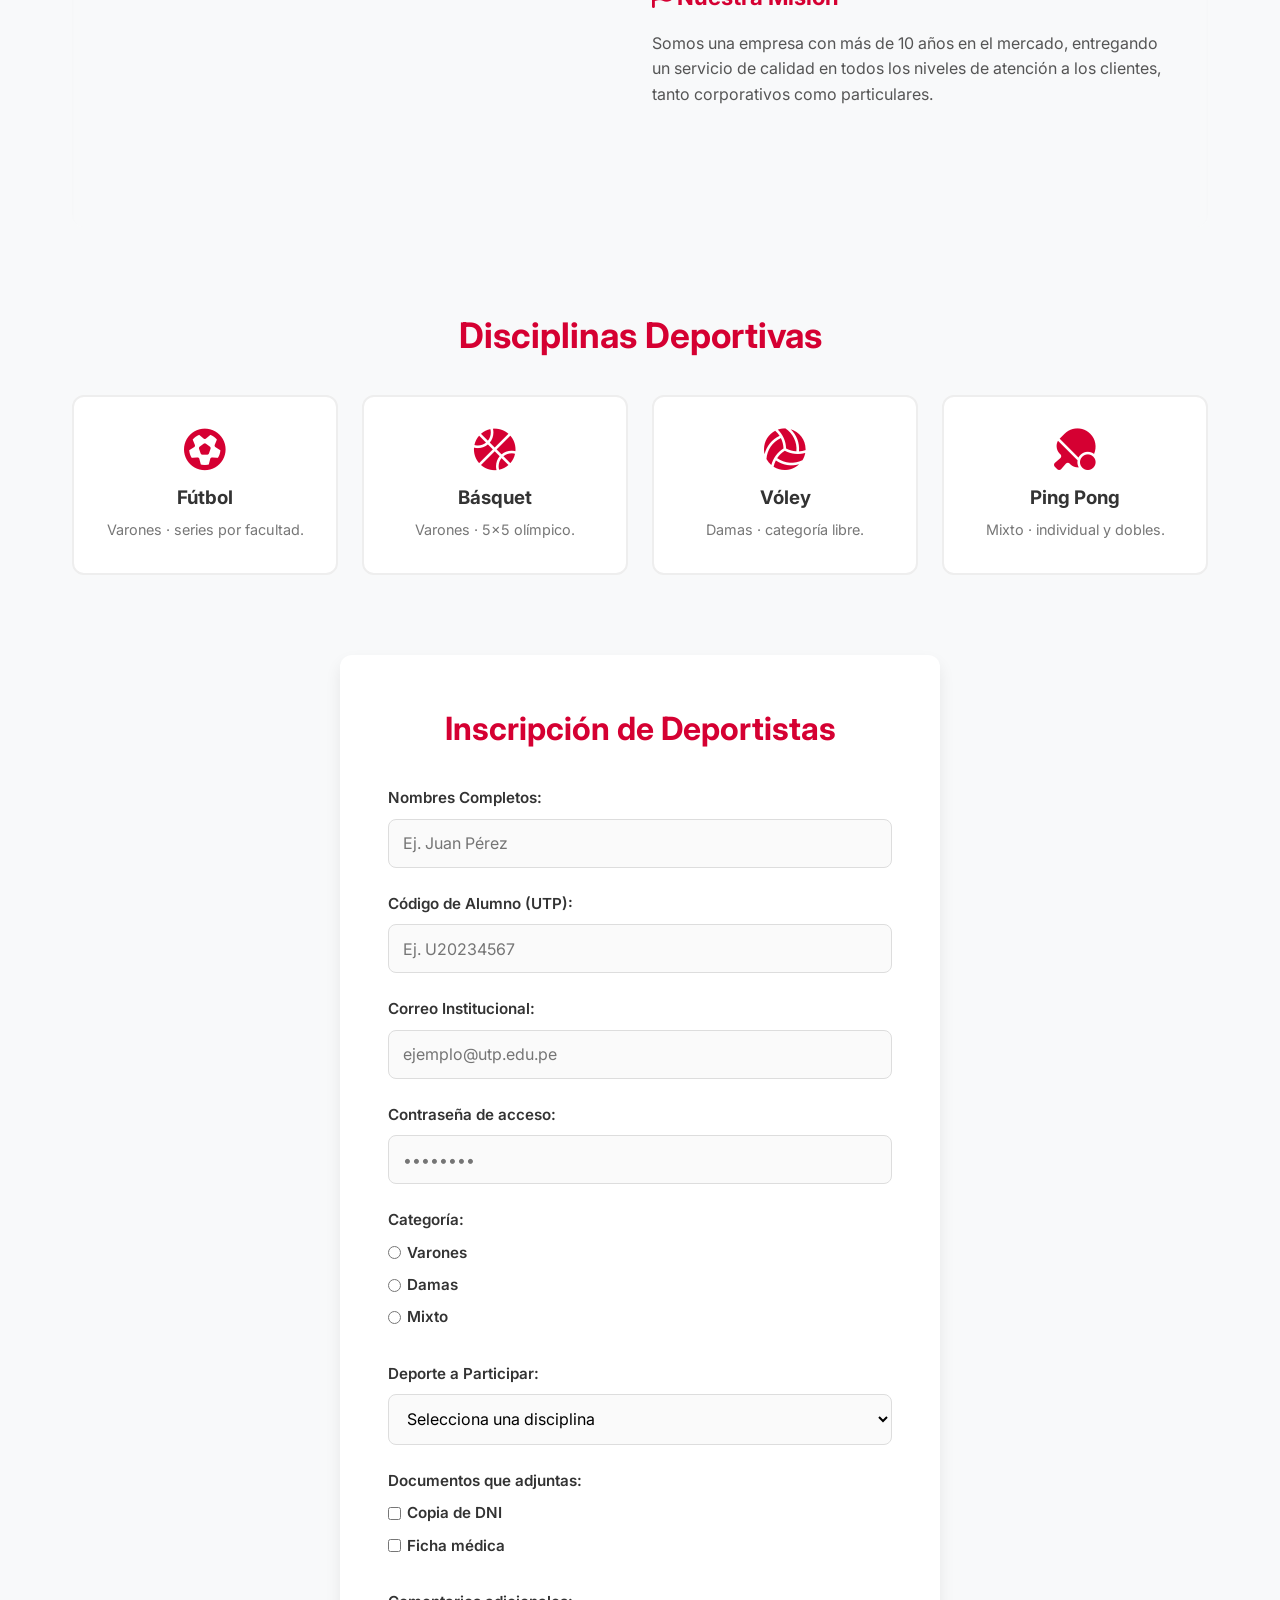
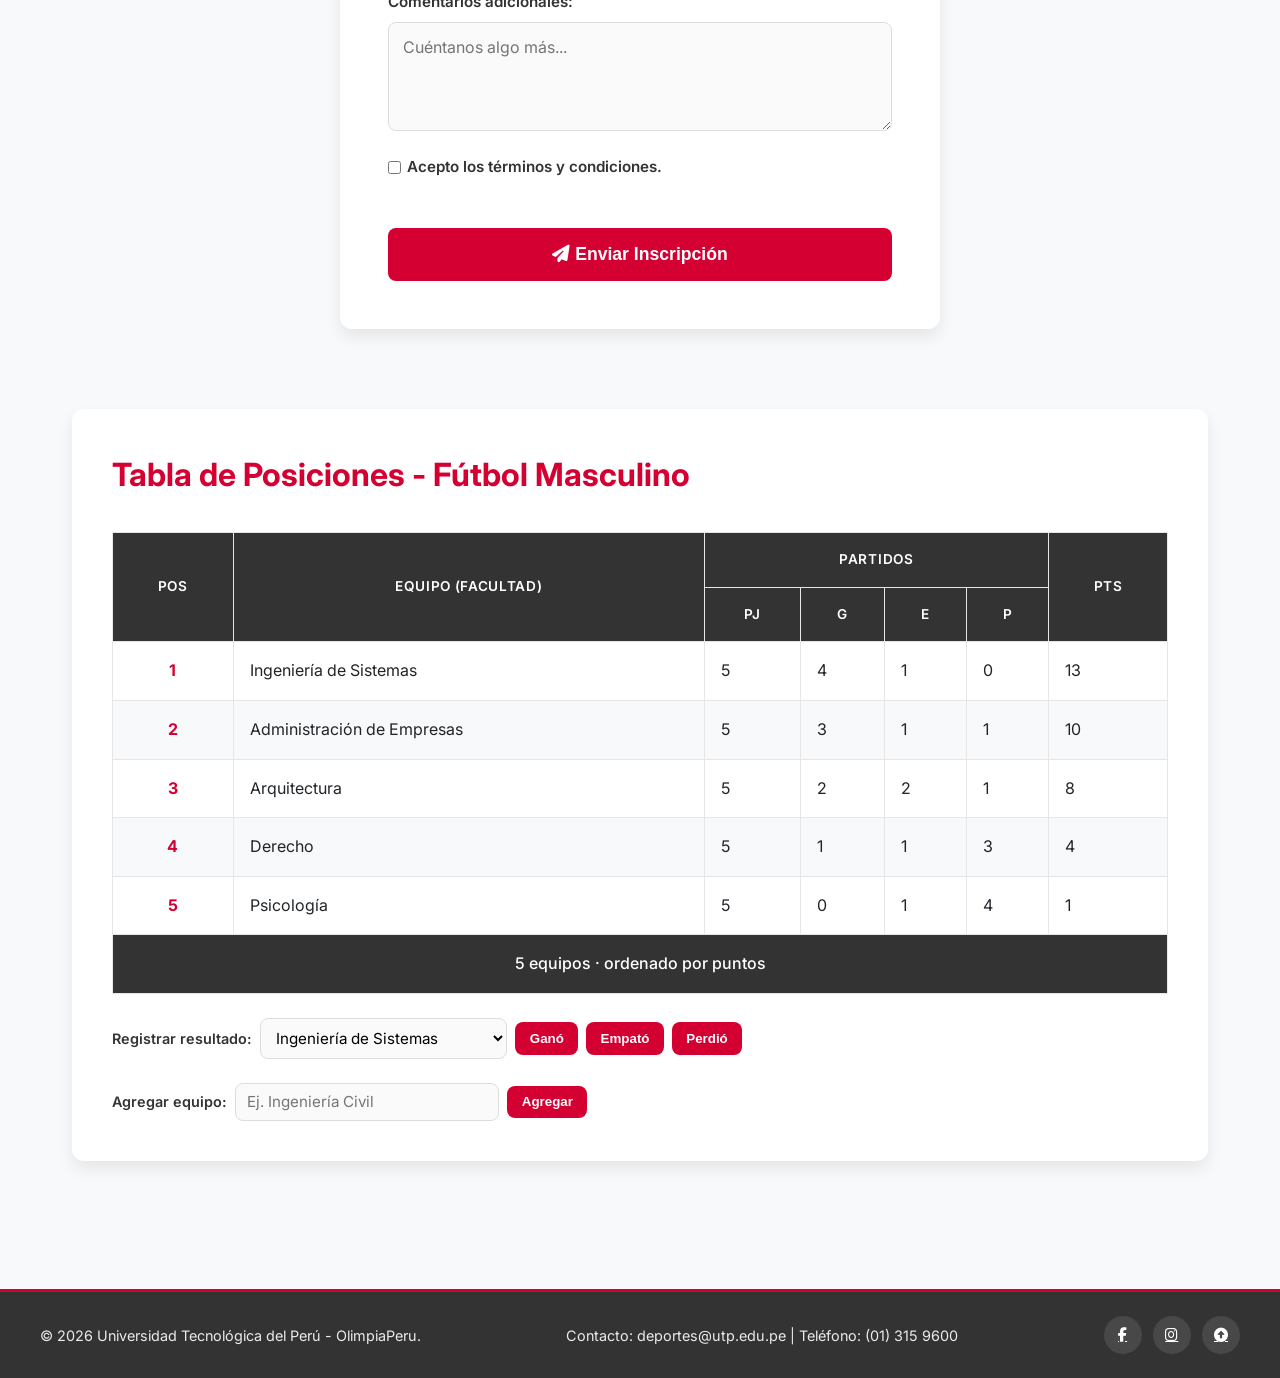
==== commit b32aa3fc: "feat(Table): implement dynamic standings table with JavaScript," ====
--- a/index.html
+++ b/index.html
@@ -201,7 +201,7 @@
     <!-- REGISTRO · FORM (action/method) con todos los tipos de input -->
     <section id="registro" class="form-container section-spacing">
       <h2>Inscripción de Deportistas</h2>
-      <form action="#" method="POST">
+      <form id="form-inscripcion" action="#" method="POST" novalidate>
 
         <div class="form-group">
           <label for="nombre">Nombres Completos:</label>
@@ -286,40 +286,31 @@
           </tr>
         </thead>
 
-        <tbody>
-          <tr>
-            <td>1</td>
-            <td>Ingeniería de Sistemas</td>
-            <td>5</td><td>4</td><td>1</td><td>0</td><td>13</td>
-          </tr>
-          <tr>
-            <td>2</td>
-            <td>Administración de Empresas</td>
-            <td>5</td><td>3</td><td>1</td><td>1</td><td>10</td>
-          </tr>
-          <tr>
-            <td>3</td>
-            <td>Arquitectura</td>
-            <td>5</td><td>2</td><td>2</td><td>1</td><td>8</td>
-          </tr>
-          <tr>
-            <td>4</td>
-            <td>Derecho</td>
-            <td>5</td><td>1</td><td>1</td><td>3</td><td>4</td>
-          </tr>
-          <tr>
-            <td>5</td>
-            <td>Psicología</td>
-            <td>5</td><td>0</td><td>1</td><td>4</td><td>1</td>
-          </tr>
-        </tbody>
+        <!-- Filas generadas por JS desde un arreglo de equipos -->
+        <tbody id="tabla-body"></tbody>
 
         <tfoot>
           <tr>
-            <td colspan="7">Última actualización: <strong>fecha 5 · jornada finalizada</strong></td>
+            <td colspan="7" id="tabla-pie">—</td>
           </tr>
         </tfoot>
       </table>
+
+      <!-- Controles: gestionan la tabla con JS (registrar resultado / agregar equipo) -->
+      <div class="tabla-controles">
+        <div class="control-grupo">
+          <label for="equipo-sel">Registrar resultado:</label>
+          <select id="equipo-sel"></select>
+          <button type="button" class="btn-res" data-res="g">Ganó</button>
+          <button type="button" class="btn-res" data-res="e">Empató</button>
+          <button type="button" class="btn-res" data-res="p">Perdió</button>
+        </div>
+        <div class="control-grupo">
+          <label for="equipo-nuevo">Agregar equipo:</label>
+          <input type="text" id="equipo-nuevo" placeholder="Ej. Ingeniería Civil" />
+          <button type="button" id="btn-agregar">Agregar</button>
+        </div>
+      </div>
     </section>
 
   </main>
--- a/css/formulario.css
+++ b/css/formulario.css
@@ -94,3 +94,26 @@
 .submit-btn:active {
   transform: translateY(0);
 }
+
+/* Mensajes de validación generados por JS */
+.error-msg {
+  color: var(--primary-color);
+  font-size: 0.85rem;
+  margin-top: 0.4rem;
+}
+
+.form-group .invalid,
+.form-group .invalid:focus {
+  border-color: var(--primary-color);
+  background-color: #fff5f6;
+}
+
+.form-success {
+  margin-top: 1rem;
+  padding: 0.85rem 1rem;
+  border-radius: 8px;
+  background-color: #e6f7ec;
+  color: #1a7f4b;
+  font-weight: 600;
+  text-align: center;
+}
--- a/css/tabla.css
+++ b/css/tabla.css
@@ -57,3 +57,49 @@
   text-align: center;
   font-weight: 500;
 }
+
+/* Controles de la tabla (gestión con JS) */
+.tabla-controles {
+  margin-top: 1.5rem;
+  display: flex;
+  flex-wrap: wrap;
+  gap: 1.5rem;
+}
+
+.control-grupo {
+  display: flex;
+  flex-wrap: wrap;
+  align-items: center;
+  gap: 0.5rem;
+}
+
+.control-grupo label {
+  font-weight: 600;
+  color: var(--secondary-color);
+  font-size: 0.9rem;
+}
+
+.control-grupo select,
+.control-grupo input {
+  padding: 0.55rem 0.7rem;
+  border: 1px solid #ddd;
+  border-radius: 8px;
+  font-family: inherit;
+  font-size: 0.95rem;
+  background-color: #fafafa;
+}
+
+.control-grupo button {
+  padding: 0.55rem 0.9rem;
+  border: none;
+  border-radius: 8px;
+  background-color: var(--primary-color);
+  color: var(--white);
+  font-weight: 600;
+  cursor: pointer;
+  transition: var(--transition);
+}
+
+.control-grupo button:hover {
+  background-color: var(--primary-dark);
+}
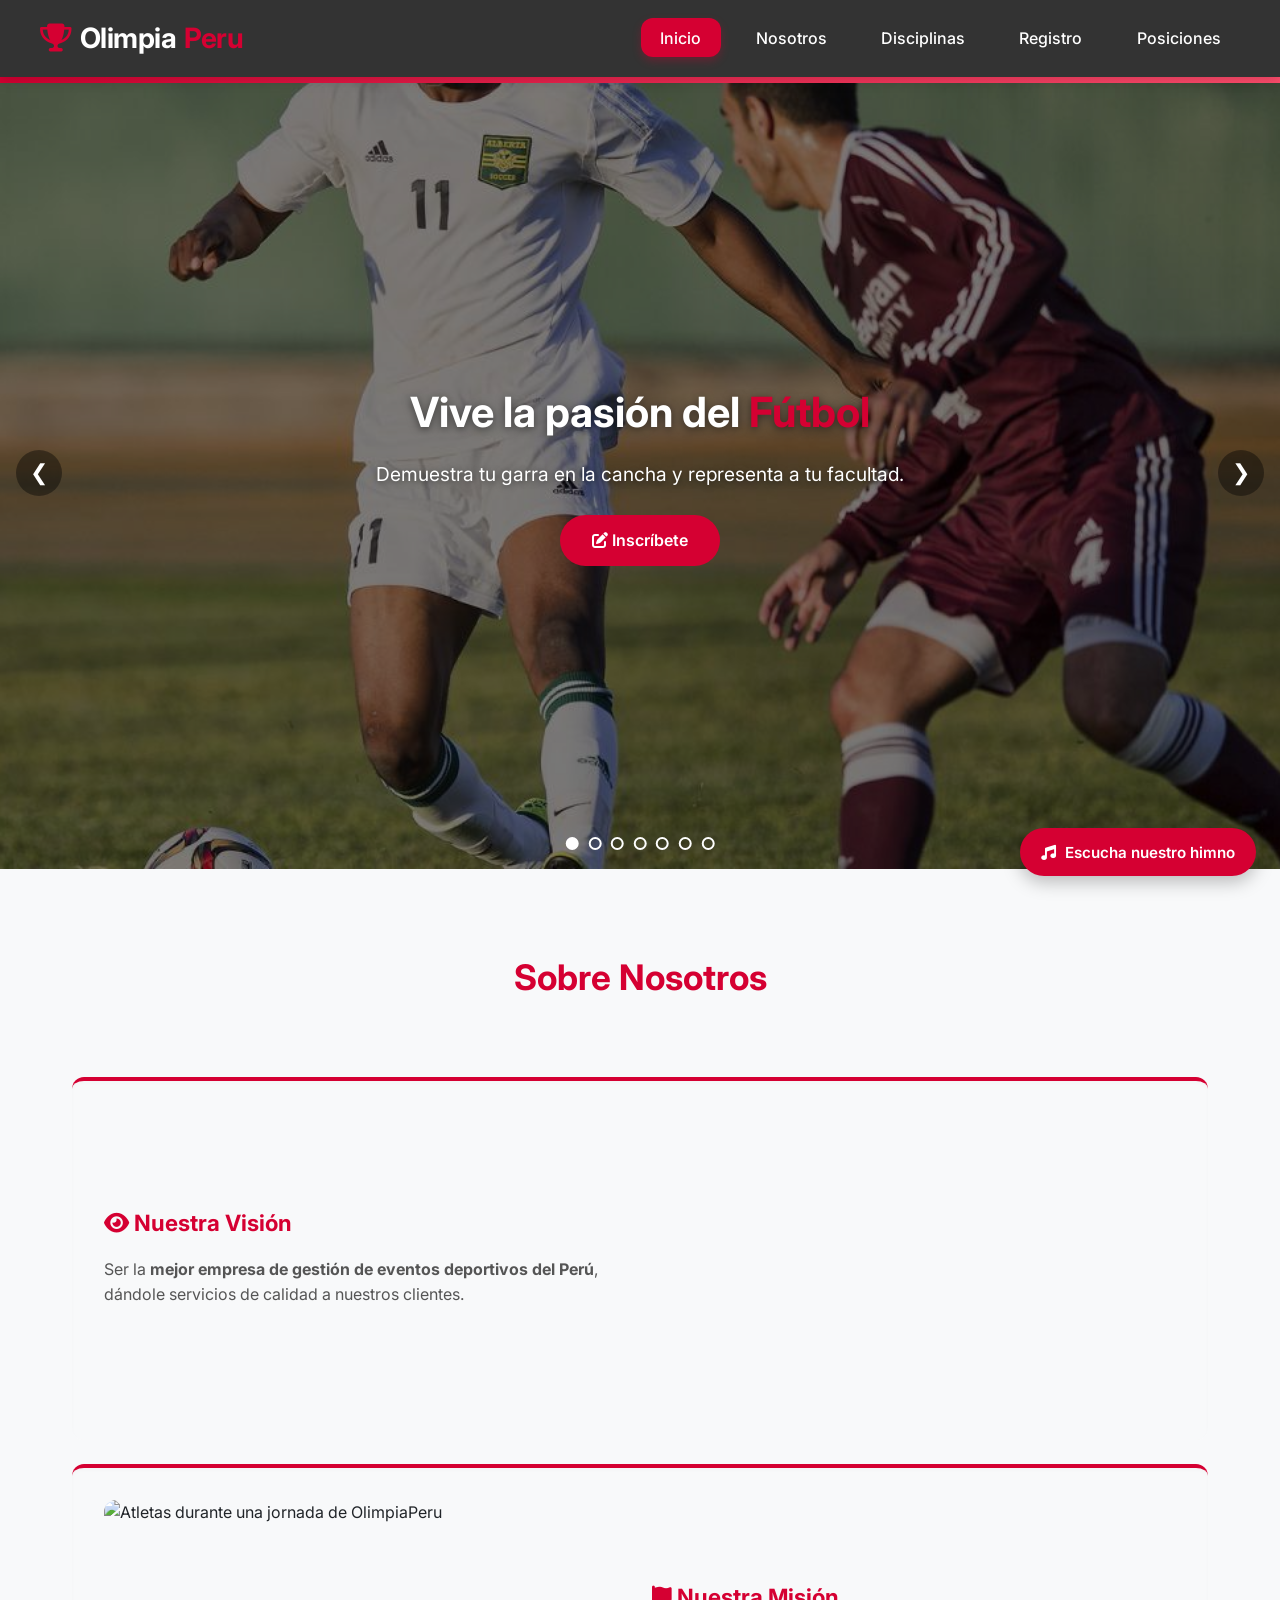
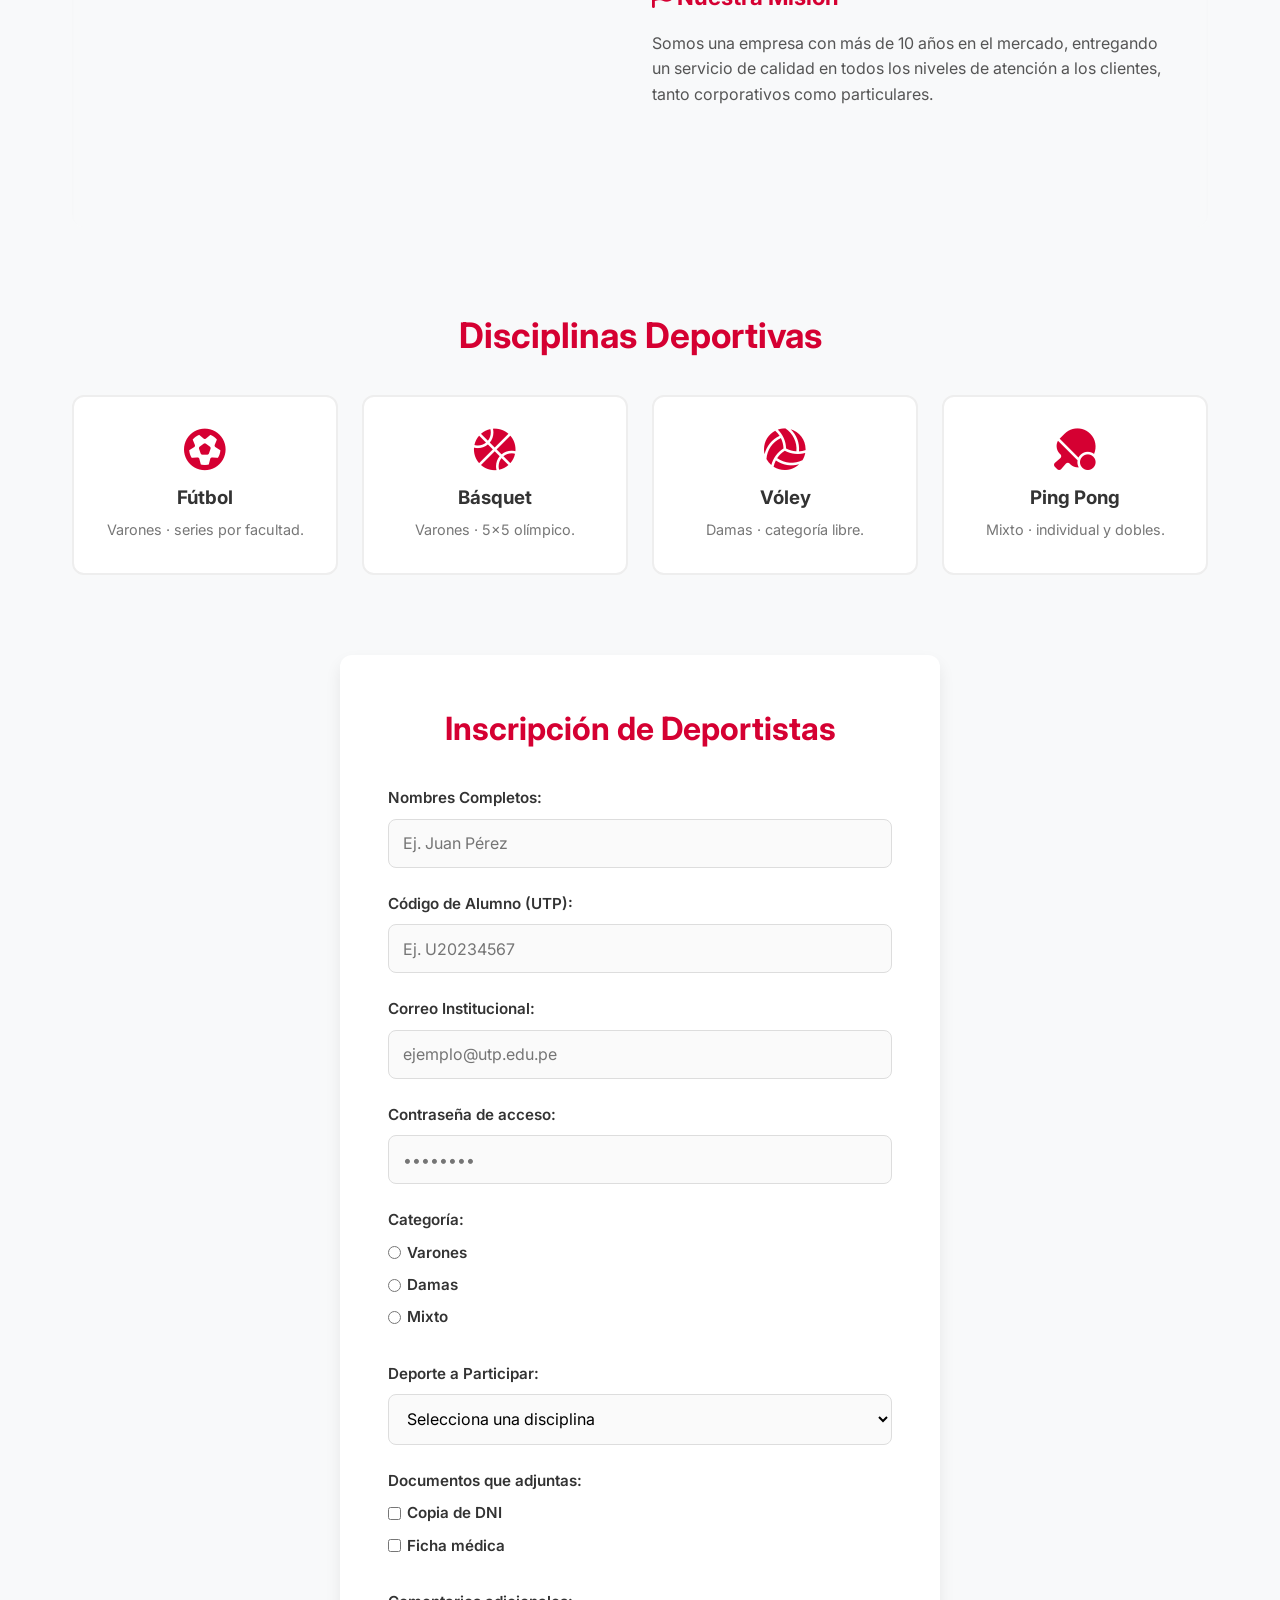
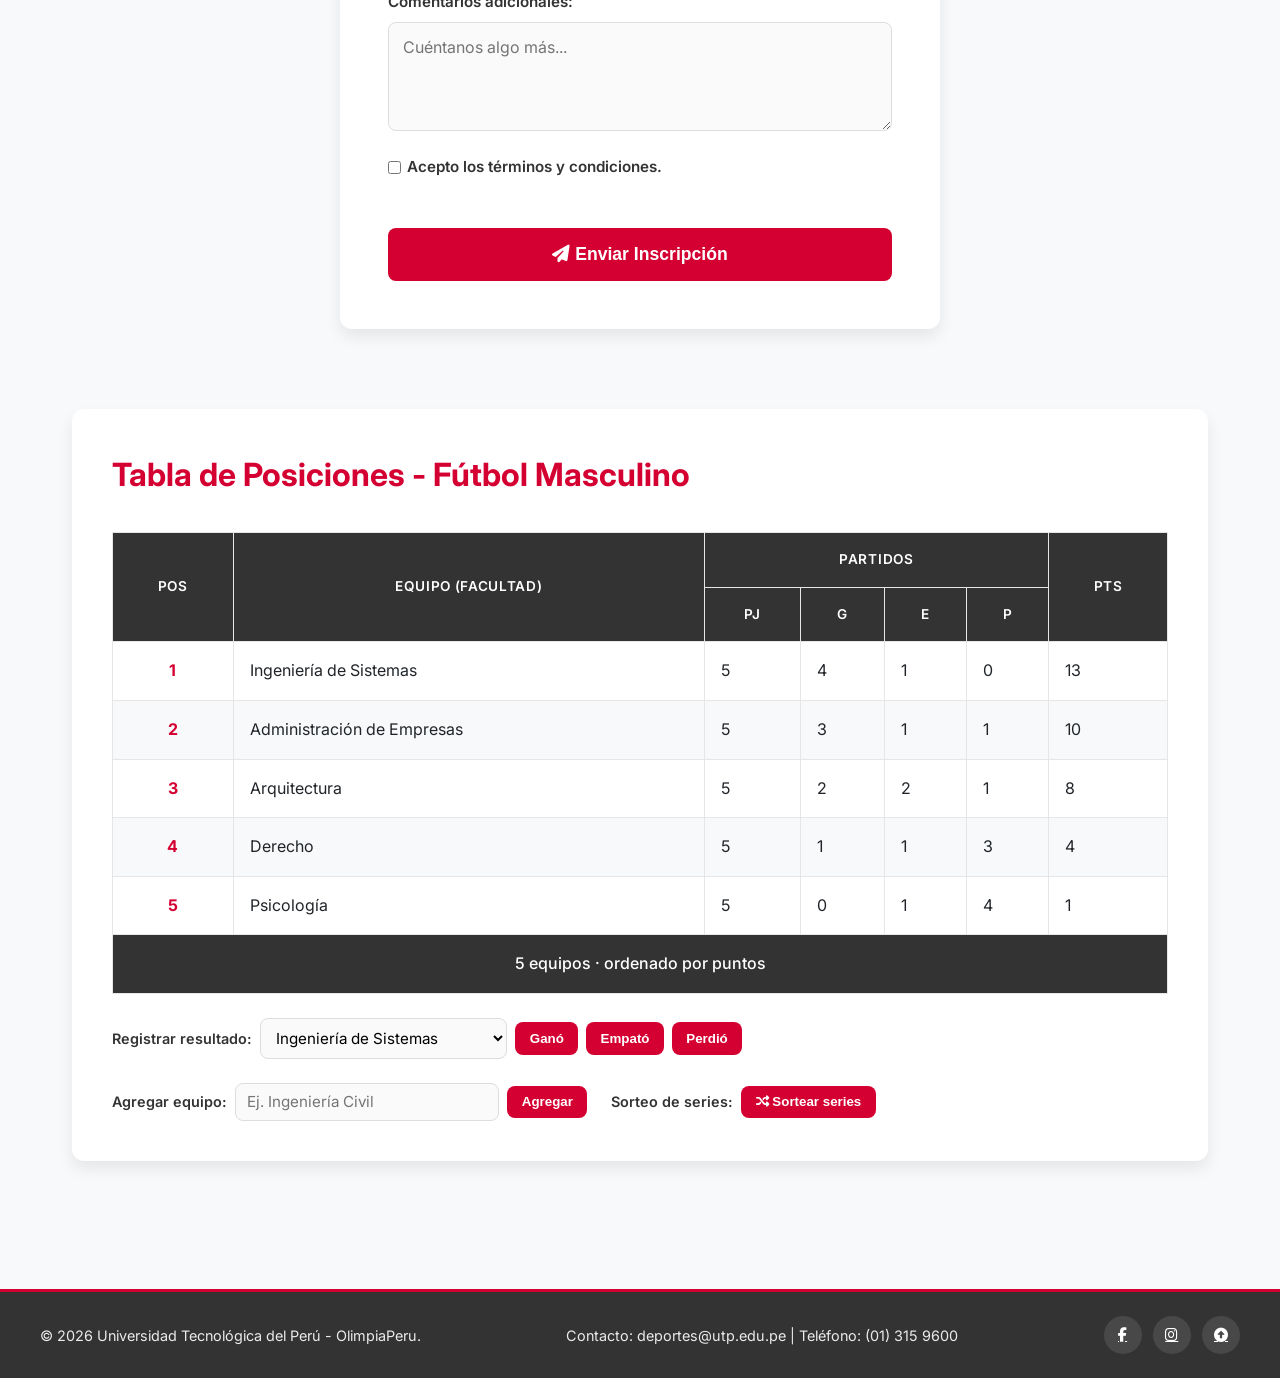
==== commit 391e9356: "feat(Sorteo): implement automatic series draw with modal display for results" ====
--- a/index.html
+++ b/index.html
@@ -22,6 +22,7 @@
   <link rel="stylesheet" href="css/disciplinas.css" />
   <link rel="stylesheet" href="css/formulario.css" />
   <link rel="stylesheet" href="css/tabla.css" />
+  <link rel="stylesheet" href="css/modal.css" />
   <link rel="stylesheet" href="css/footer.css" />
   <link rel="stylesheet" href="css/responsive.css" />
 </head>
@@ -54,7 +55,7 @@
 
   <main>
 
-    <!-- INICIO · SLIDER: autoplay + flechas + puntos (lógica en script.js) -->
+    <!-- INICIO · SLIDER: autoplay + flechas + puntos (lógica en js/slider.js) -->
     <section id="inicio" class="hero section-spacing">
       <div class="slider" id="slider">
         <!-- Pista de slides: se desplaza con transform desde JS -->
@@ -310,6 +311,11 @@
           <input type="text" id="equipo-nuevo" placeholder="Ej. Ingeniería Civil" />
           <button type="button" id="btn-agregar">Agregar</button>
         </div>
+
+        <div class="control-grupo">
+          <label>Sorteo de series:</label>
+          <button type="button" id="btn-sorteo"><i class="fa-solid fa-shuffle"></i> Sortear series</button>
+        </div>
       </div>
     </section>
 
@@ -337,7 +343,21 @@
     Tu navegador no soporta el elemento de audio.
   </audio>
 
-  <script src="script.js"></script>
+  <!-- MODAL · resultado del sorteo de series (ventana flotante controlada por JS) -->
+  <div id="modal-sorteo" class="modal-overlay" hidden>
+    <div class="modal">
+      <button type="button" class="modal-cerrar" id="modal-cerrar" aria-label="Cerrar">&times;</button>
+      <h2><i class="fa-solid fa-shuffle"></i> Sorteo de Series</h2>
+      <div id="sorteo-resultado"></div>
+    </div>
+  </div>
+
+  <!-- JS externo dividido por funcionalidad (espeja la estructura de css/) -->
+  <script src="js/slider.js"></script>
+  <script src="js/himno.js"></script>
+  <script src="js/formulario.js"></script>
+  <script src="js/tabla.js"></script>
+  <script src="js/sorteo.js"></script>
 </body>
 
 </html>
--- a/css/modal.css
+++ b/css/modal.css
@@ -0,0 +1,69 @@
+/* modal.css · ventana flotante (overlay) para el sorteo de series */
+
+.modal-overlay {
+  position: fixed;
+  inset: 0;
+  background-color: rgba(0, 0, 0, 0.6);
+  display: flex;
+  align-items: center;
+  justify-content: center;
+  padding: 1rem;
+  z-index: 1000;
+}
+
+/* El atributo hidden debe ganarle al display:flex */
+.modal-overlay[hidden] {
+  display: none;
+}
+
+.modal {
+  background-color: var(--white);
+  border-radius: var(--border-radius);
+  box-shadow: var(--box-shadow);
+  padding: 2.5rem;
+  max-width: 600px;
+  width: 100%;
+  max-height: 85vh;
+  overflow-y: auto;
+  position: relative;
+  animation: fadeInUp 0.3s ease;
+}
+
+.modal h2 {
+  color: var(--primary-color);
+  margin-bottom: 1.5rem;
+  font-size: 1.6rem;
+}
+
+.modal-cerrar {
+  position: absolute;
+  top: 1rem;
+  right: 1.2rem;
+  background: none;
+  border: none;
+  font-size: 1.8rem;
+  line-height: 1;
+  color: var(--secondary-color);
+  cursor: pointer;
+}
+
+.serie {
+  margin-bottom: 1.2rem;
+}
+
+.serie h3 {
+  color: var(--secondary-color);
+  margin-bottom: 0.5rem;
+}
+
+.serie ul {
+  list-style: none;
+  padding-left: 0;
+}
+
+.serie li {
+  padding: 0.4rem 0.7rem;
+  background-color: var(--bg-color);
+  border-radius: 6px;
+  margin-bottom: 0.3rem;
+}
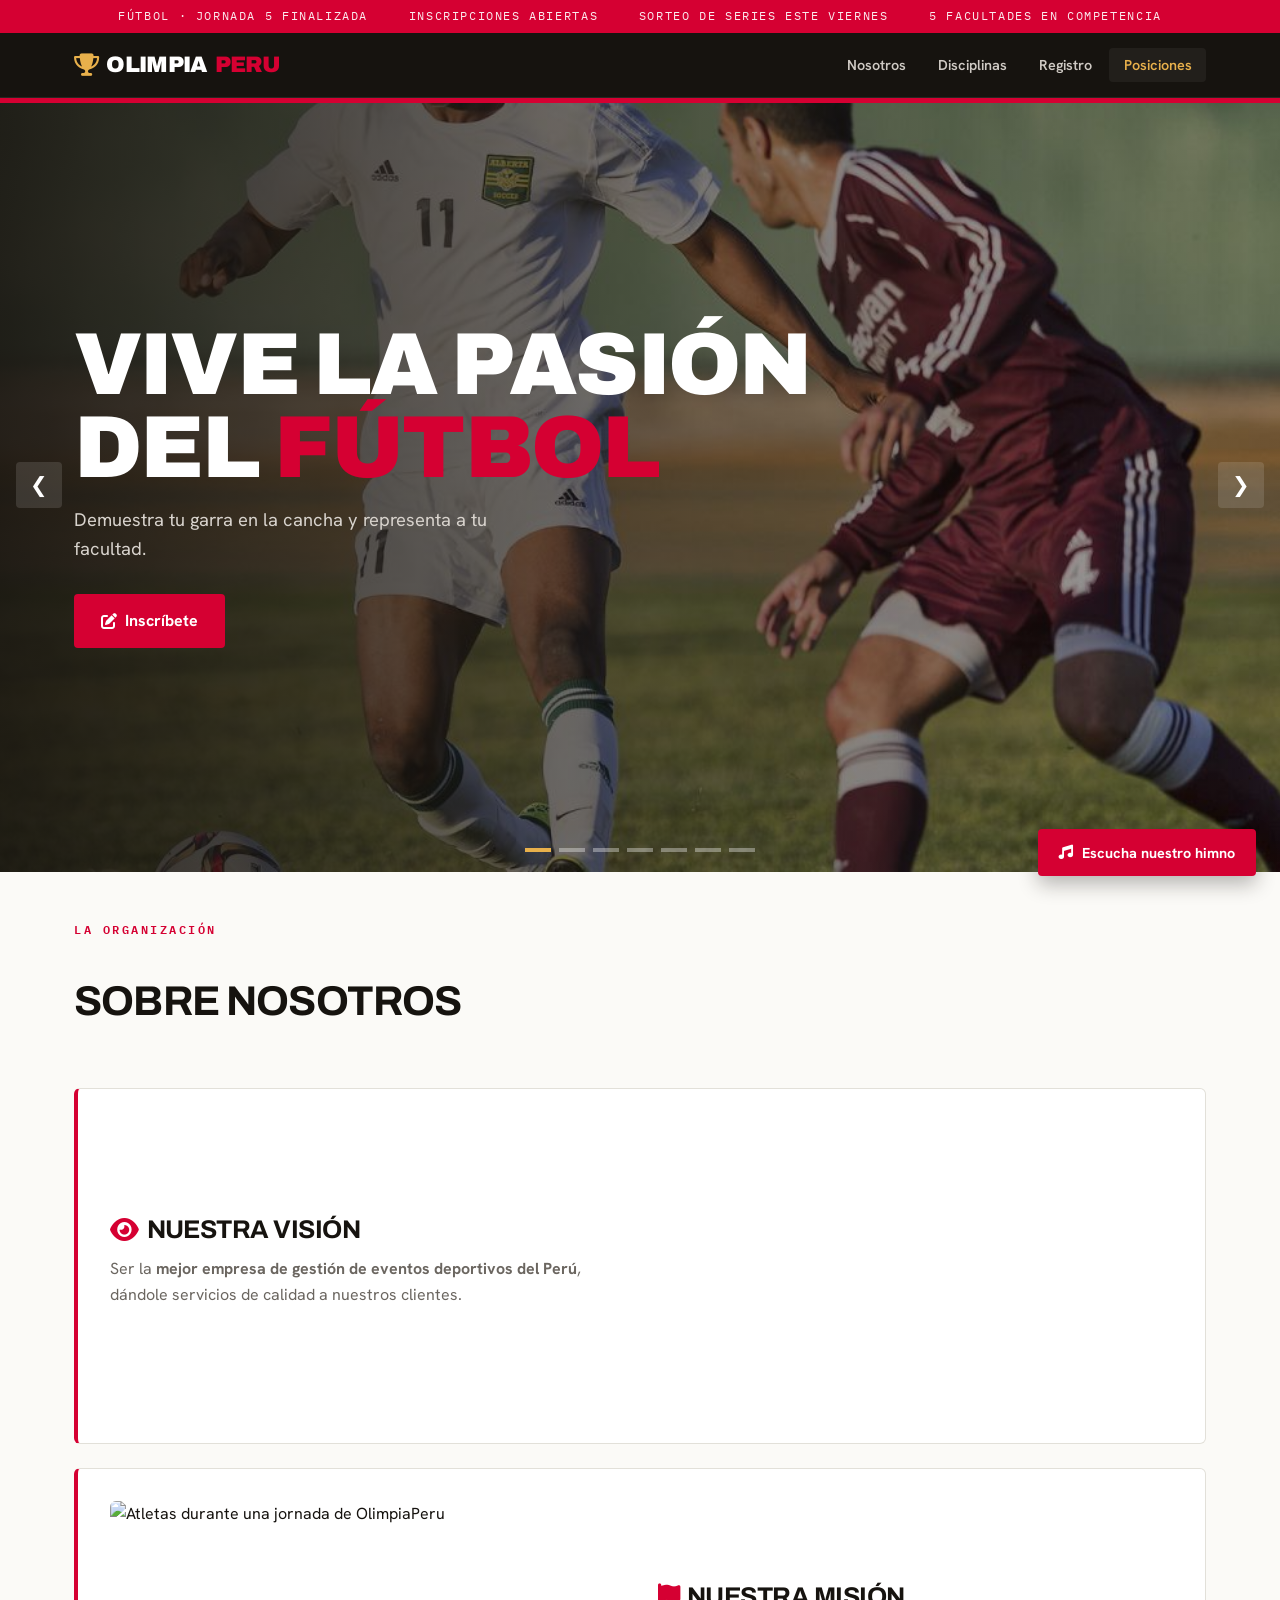
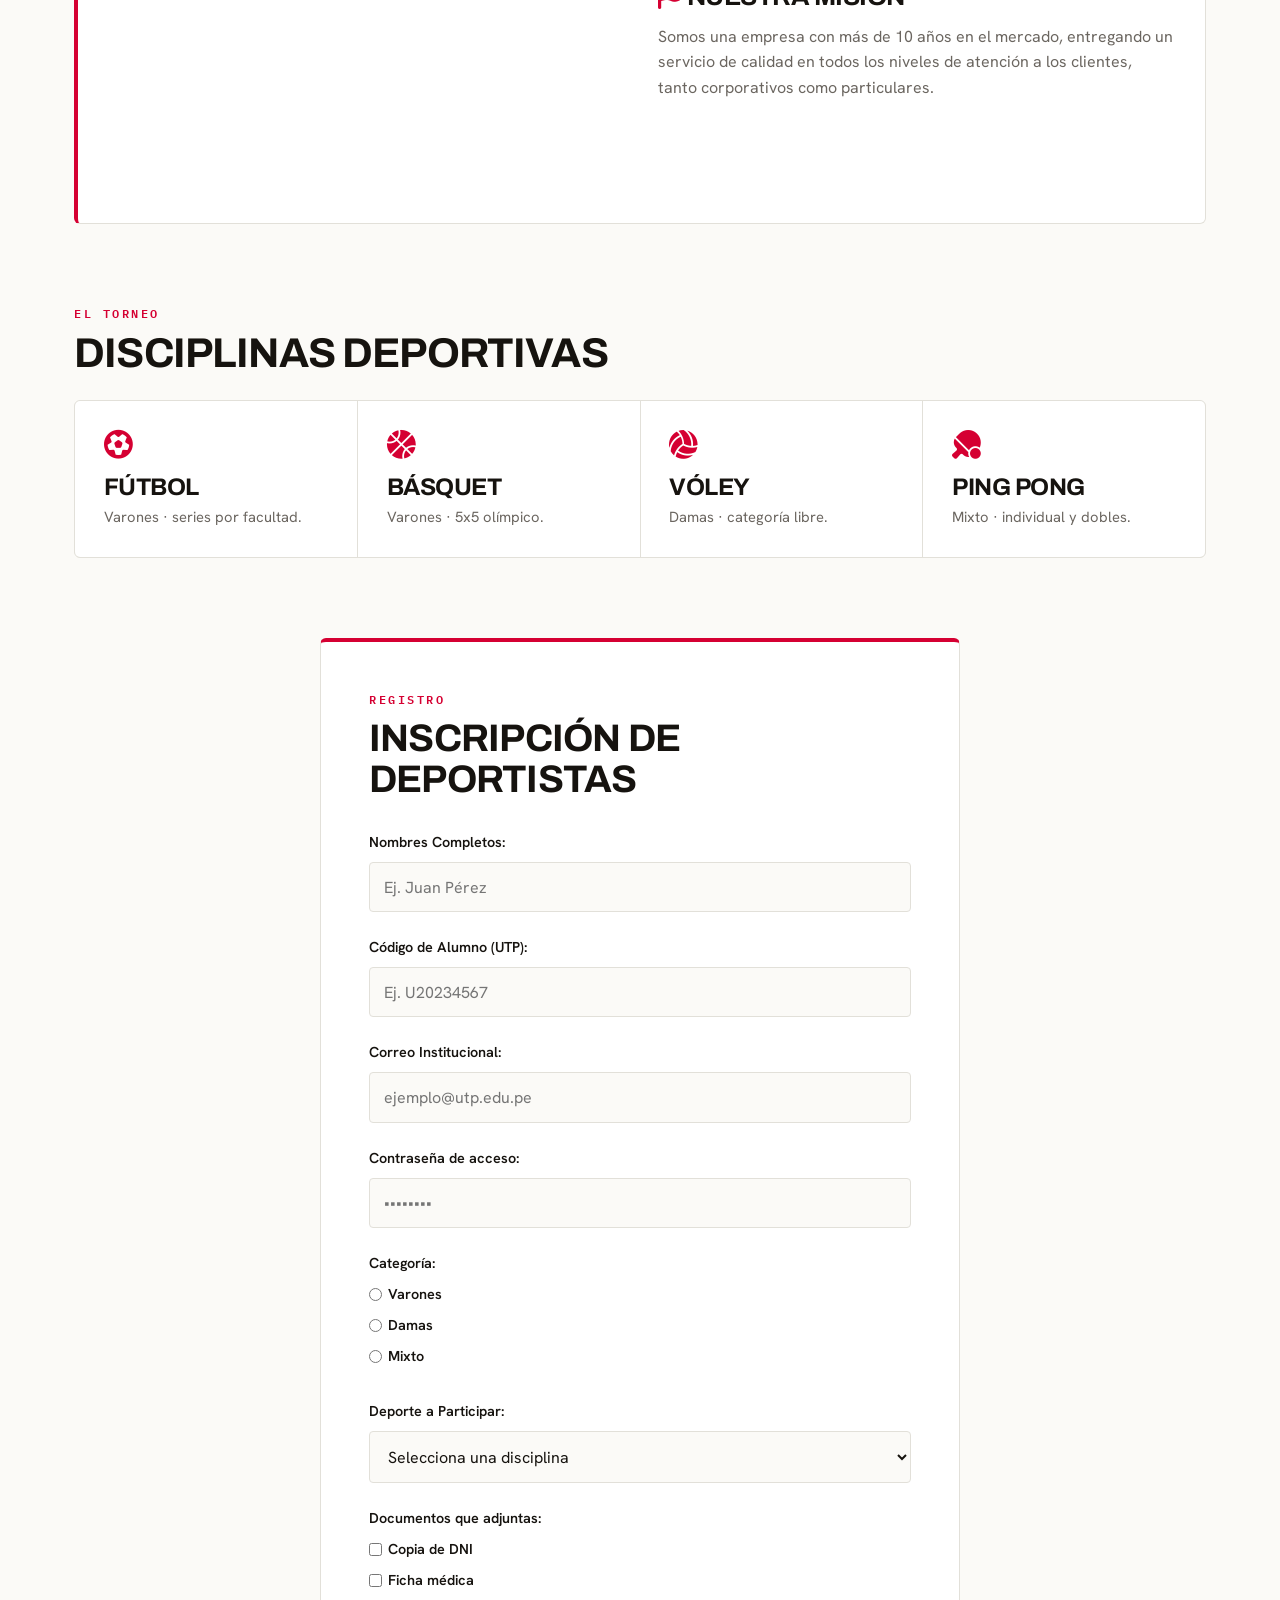
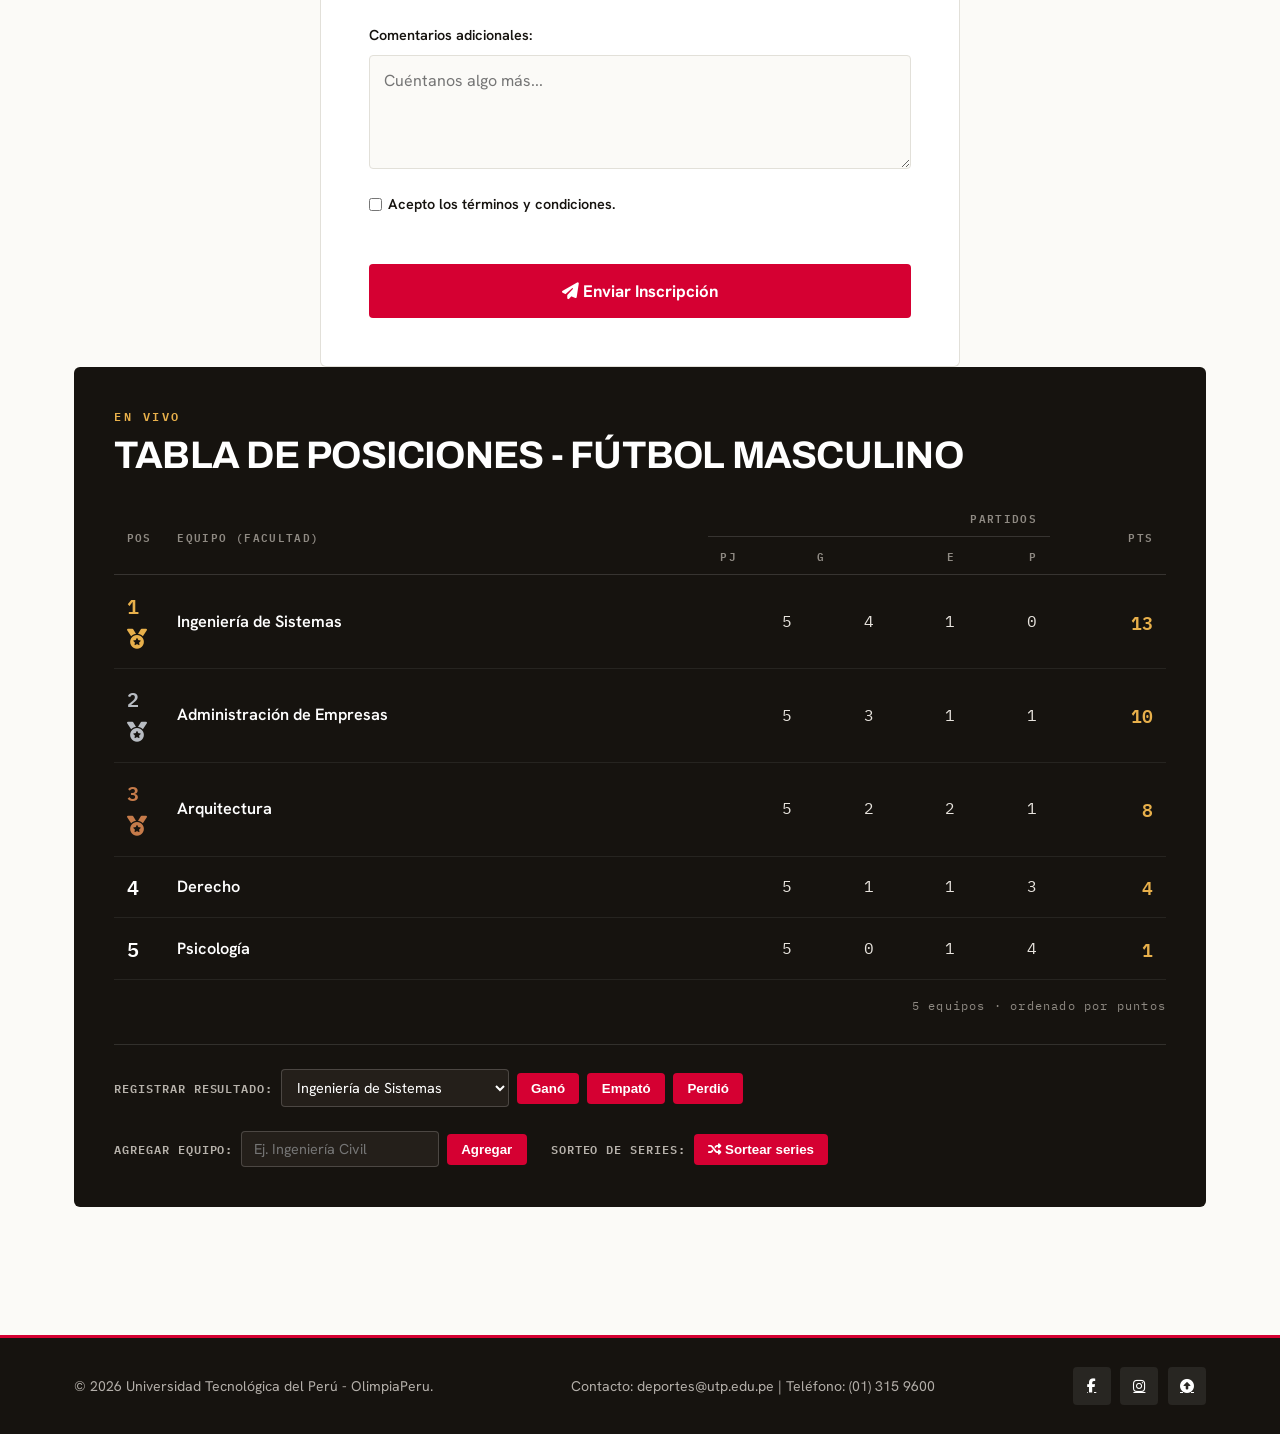
==== commit 8d110f0a: "feat(UI): implement "Torneo" design overhaul with new ticker, updated styles, and modular CSS struct" ====
--- a/index.html
+++ b/index.html
@@ -29,7 +29,15 @@
 
 <body>
 
-  <!-- HEADER + NAV: navegación por anclas + menú hamburguesa (CSS puro) -->
+  <!-- TICKER: cintillo superior estilo transmisión deportiva -->
+  <div class="ticker">
+    <span>Fútbol · Jornada 5 finalizada</span>
+    <span>Inscripciones abiertas</span>
+    <span>Sorteo de series este viernes</span>
+    <span>5 facultades en competencia</span>
+  </div>
+
+  <!-- HEADER + NAV: navegación por anclas + menú hamburguesa (botón por JS) -->
   <header id="top">
     <div class="nav-container">
       <a href="#inicio" class="logo">
@@ -37,13 +45,14 @@
         Olimpia<span>Peru</span>
       </a>
 
-      <!-- Menú hamburguesa: checkbox + label, sin JavaScript -->
-      <input type="checkbox" id="menu-toggle" class="menu-toggle" />
-      <label for="menu-toggle" class="menu-icon"><i class="fa-solid fa-bars"></i></label>
-
-      <nav aria-label="Navegación principal">
+      <!-- Menú hamburguesa: botón controlado por JS (js/menu.js) -->
+      <button type="button" id="menu-btn" class="menu-icon" aria-label="Abrir menú"
+        aria-expanded="false" aria-controls="nav-principal">
+        <i class="fa-solid fa-bars"></i>
+      </button>
+
+      <nav id="nav-principal" aria-label="Navegación principal">
         <ul>
-          <li><a href="#inicio" class="active">Inicio</a></li>
           <li><a href="#nosotros">Nosotros</a></li>
           <li><a href="#disciplinas">Disciplinas</a></li>
           <li><a href="#registro">Registro</a></li>
@@ -135,6 +144,7 @@
 
     <!-- NOSOTROS · 2 cards (Visión / Misión) en FLEXBOX: texto a un lado, multimedia 16:9 al otro -->
     <section id="nosotros" class="info-section section-spacing">
+      <span class="eyebrow">La organización</span>
       <h2 class="section-title">Sobre Nosotros</h2>
 
       <div class="nosotros-cards">
@@ -173,6 +183,7 @@
 
     <!-- DISCIPLINAS · LAYOUT CON CSS GRID -->
     <section id="disciplinas" class="section-spacing">
+      <span class="eyebrow">El torneo</span>
       <h2 class="section-title">Disciplinas Deportivas</h2>
 
       <div class="grid-disciplinas">
@@ -201,6 +212,7 @@
 
     <!-- REGISTRO · FORM (action/method) con todos los tipos de input -->
     <section id="registro" class="form-container section-spacing">
+      <span class="eyebrow">Registro</span>
       <h2>Inscripción de Deportistas</h2>
       <form id="form-inscripcion" action="#" method="POST" novalidate>
 
@@ -270,6 +282,7 @@
 
     <!-- POSICIONES · TABLA con thead, tbody, tfoot + colspan/rowspan -->
     <section id="posiciones" class="table-container section-spacing">
+      <span class="eyebrow" style="color: var(--gold)">En vivo</span>
       <h2>Tabla de Posiciones - Fútbol Masculino</h2>
       <table>
         <thead>
@@ -353,6 +366,8 @@
   </div>
 
   <!-- JS externo dividido por funcionalidad (espeja la estructura de css/) -->
+  <script src="js/menu.js"></script>
+  <script src="js/scrollspy.js"></script>
   <script src="js/slider.js"></script>
   <script src="js/himno.js"></script>
   <script src="js/formulario.js"></script>
--- a/css/base.css
+++ b/css/base.css
@@ -1,19 +1,35 @@
-/* base.css · variables, reset, estilos globales y utilidades */
+/* base.css · variables (dirección "Torneo"), reset, tipografía y utilidades */
 
-/* Google Fonts importada por CSS */
-@import url("https://fonts.googleapis.com/css2?family=Inter:wght@400;500;600;700;800&display=swap");
+@import url("https://fonts.googleapis.com/css2?family=Archivo:wght@600;700;800;900&family=Hanken+Grotesk:wght@400;500;600;700&family=IBM+Plex+Mono:wght@500;600&display=swap");
 
-/* Variables CSS (custom properties) */
 :root {
-  --primary-color: #d50032;   /* Rojo UTP */
-  --primary-dark: #b3002a;
-  --secondary-color: #333333;
-  --bg-color: #f8f9fa;
-  --text-color: #212529;
+  /* Paleta */
+  --ink: #16130f;
+  --ink-soft: #241f1a;
+  --paper: #fbfaf7;
+  --panel: #ffffff;
+  --line: #e2e0d9;
+  --primary-color: #d50032;   /* rojo UTP */
+  --primary-dark: #a80028;
+  --gold: #e8b04b;
+  --silver: #b8bcc2;
+  --bronze: #c67b4a;
+  --muted: #6b6660;
+
+  /* Alias de nombres previos */
+  --secondary-color: #16130f;
+  --bg-color: #fbfaf7;
+  --text-color: #16130f;
   --white: #ffffff;
-  --border-radius: 12px;
-  --box-shadow: 0 8px 16px rgba(0, 0, 0, 0.08);
-  --transition: all 0.3s ease;
+
+  /* Tipografía */
+  --display: "Archivo", sans-serif;
+  --body: "Hanken Grotesk", sans-serif;
+  --mono: "IBM Plex Mono", monospace;
+
+  --border-radius: 6px;
+  --box-shadow: 0 10px 30px rgba(22, 19, 15, 0.1);
+  --transition: all 0.25s ease;
 }
 
 /* Reset (selector universal) */
@@ -25,18 +41,28 @@
 
 html {
   scroll-behavior: smooth;
-  scroll-padding-top: 100px;      /* compensa el header sticky */
+  scroll-padding-top: 90px;
 }
 
 body {
-  font-family: "Inter", sans-serif;
-  background-color: var(--bg-color);
+  font-family: var(--body);
+  background: var(--paper);
   color: var(--text-color);
   line-height: 1.6;
+  -webkit-font-smoothing: antialiased;
   display: flex;
   flex-direction: column;
   min-height: 100vh;
-  overflow-x: hidden;            /* evita scroll horizontal por el slider full-bleed */
+  overflow-x: hidden;
+}
+
+h1,
+h2,
+h3,
+h4 {
+  font-family: var(--display);
+  line-height: 1.05;
+  letter-spacing: -0.02em;
 }
 
 /* Imágenes responsivas (regla global) */
@@ -45,7 +71,13 @@
   display: block;
 }
 
-/* Animación con @keyframes (texto del hero) */
+/* Foco visible (accesibilidad) */
+:focus-visible {
+  outline: 3px solid var(--primary-color);
+  outline-offset: 2px;
+}
+
+/* Animación con @keyframes (entrada de contenido) */
 @keyframes fadeInUp {
   from {
     opacity: 0;
@@ -60,19 +92,31 @@
 /* ===== CONTENIDO PRINCIPAL ===== */
 main {
   flex: 1;
-  max-width: 1200px;
+  max-width: 1180px;
   margin: 3rem auto;
-  padding: 0 2rem;
+  padding: 0 1.5rem;
   width: 100%;
 }
 
 .section-spacing {
-  margin-bottom: 5rem !important;
+  margin-bottom: 5rem;
+}
+
+/* Etiqueta mono tipo "eyebrow" */
+.eyebrow {
+  font-family: var(--mono);
+  font-size: 0.72rem;
+  font-weight: 600;
+  letter-spacing: 0.22em;
+  text-transform: uppercase;
+  color: var(--primary-color);
+  display: block;
+  margin-bottom: 0.6rem;
 }
 
 .section-title {
-  text-align: center;
-  color: var(--primary-color);
-  font-size: 2.2rem;
-  margin-bottom: 1rem;
+  font-size: clamp(1.8rem, 4vw, 2.6rem);
+  text-transform: uppercase;
+  color: var(--ink);
+  margin-bottom: 1.5rem;
 }
--- a/css/header.css
+++ b/css/header.css
@@ -1,17 +1,36 @@
-/* header.css · cabecera, navegación y menú hamburguesa (Flexbox) */
+/* header.css · ticker, cabecera oscura, navegación y hamburguesa (Flexbox) */
+
+/* Ticker superior estilo transmisión deportiva */
+.ticker {
+  background: var(--primary-color);
+  color: #fff;
+  font-family: var(--mono);
+  font-size: 0.72rem;
+  letter-spacing: 0.14em;
+  text-transform: uppercase;
+  padding: 0.45rem 0;
+  text-align: center;
+}
+
+.ticker span {
+  margin: 0 1rem;
+  opacity: 0.92;
+  white-space: nowrap;
+}
 
 header {
-  background-color: var(--secondary-color);
-  padding: 1rem 2rem;
-  box-shadow: 0 4px 12px rgba(0, 0, 0, 0.15);
+  background: var(--ink);
+  padding: 0.9rem 0;
   position: sticky;
   top: 0;
   z-index: 100;
+  border-bottom: 1px solid rgba(255, 255, 255, 0.08);
 }
 
 .nav-container {
-  max-width: 1200px;
+  max-width: 1180px;
   margin: 0 auto;
+  padding: 0 1.5rem;
   display: flex;
   justify-content: space-between;
   align-items: center;
@@ -19,16 +38,20 @@
 
 .logo {
   color: var(--white);
-  font-size: 1.75rem;
-  font-weight: 700;
+  font-family: var(--display);
+  font-size: 1.4rem;
+  font-weight: 900;
+  text-transform: uppercase;
+  letter-spacing: -0.03em;
   text-decoration: none;
   display: flex;
   align-items: center;
   gap: 0.5rem;
-  letter-spacing: -0.5px;
 }
 
-.logo i,
+.logo i {
+  color: var(--gold);
+}
 .logo span {
   color: var(--primary-color);
 }
@@ -36,28 +59,33 @@
 nav ul {
   list-style: none;
   display: flex;
-  gap: 1rem;
+  gap: 0.2rem;
 }
 
 nav a {
-  color: var(--white);
+  color: #cfcac4;
   text-decoration: none;
-  font-weight: 500;
+  font-weight: 600;
+  font-size: 0.9rem;
   transition: var(--transition);
-  padding: 0.6rem 1.2rem;
-  border-radius: var(--border-radius);
+  padding: 0.5rem 0.9rem;
+  border-radius: 4px;
 }
 
 /* Pseudoclase :hover + clase activa */
-nav a:hover,
+nav a:hover {
+  color: var(--white);
+  background: rgba(255, 255, 255, 0.07);
+}
 nav a.active {
-  background-color: var(--primary-color);
-  color: var(--white);
-  box-shadow: 0 4px 8px rgba(213, 0, 50, 0.3);
+  color: var(--gold);
+  background: rgba(255, 255, 255, 0.05);
 }
 
-/* Hamburguesa: oculta en escritorio */
-.menu-toggle,
+/* Hamburguesa: oculta en escritorio (botón sin estilos por defecto) */
 .menu-icon {
   display: none;
+  background: none;
+  border: none;
+  color: var(--white);
 }
--- a/css/slider.css
+++ b/css/slider.css
@@ -1,32 +1,32 @@
-/* slider.css · INICIO · carrusel full-bleed (selector de ID #inicio) */
+/* slider.css · INICIO · carrusel full-bleed (dirección "Torneo") */
 
 .hero {
   position: relative;
   overflow: hidden;
-  /* Full-bleed: ocupa todo el ancho de la ventana y se pega al header */
   width: 100vw;
   margin-left: calc(50% - 50vw);
   margin-top: -3rem;
-  margin-bottom: 2rem;
+  margin-bottom: 3rem;
 }
 
-/* Barra superior decorativa (pseudo-elemento) */
+/* Barra superior roja (pseudo-elemento) */
 .hero::before {
   content: "";
   position: absolute;
   top: 0;
   left: 0;
   width: 100%;
-  height: 6px;
-  background: linear-gradient(90deg, var(--primary-color), #ff4d6d);
+  height: 5px;
+  background: var(--primary-color);
   z-index: 5;
 }
 
 .slider {
   position: relative;
   width: 100%;
-  height: 88vh;
+  height: 86vh;
   overflow: hidden;
+  background: var(--ink);
 }
 
 /* Pista de slides; se mueve con transform desde JS */
@@ -36,41 +36,49 @@
   transition: transform 0.6s ease;
 }
 
-/* La imagen de fondo de cada slide se define en el HTML */
 .slide {
   position: relative;
   flex: 0 0 100%;
   height: 100%;
   display: flex;
   align-items: center;
-  justify-content: center;
-  text-align: center;
   color: var(--white);
   background-size: cover;
   background-position: center;
 }
 
-/* Capa oscura para que el texto sea legible */
+/* Degradado oscuro editorial (desde la izquierda) */
 .slide::before {
   content: "";
   position: absolute;
   inset: 0;
-  background: rgba(0, 0, 0, 0.5);
+  background: linear-gradient(
+    90deg,
+    rgba(22, 19, 15, 0.92) 0%,
+    rgba(22, 19, 15, 0.55) 55%,
+    rgba(22, 19, 15, 0.35) 100%
+  );
 }
 
 .slide-content {
   position: relative;
   z-index: 1;
-  max-width: 600px;
-  padding: 1.5rem;
+  max-width: 1180px;
+  width: 100%;
+  margin: 0 auto;
+  padding: 0 1.5rem;
   animation: fadeInUp 0.8s ease both;
 }
 
 .slide-content h1,
 .slide-content h2 {
-  font-size: 2.6rem;
-  margin-bottom: 0.8rem;
-  text-shadow: 0 2px 8px rgba(0, 0, 0, 0.5);
+  font-family: var(--display);
+  font-weight: 900;
+  text-transform: uppercase;
+  font-size: clamp(2.6rem, 7vw, 5.5rem);
+  line-height: 0.95;
+  max-width: 14ch;
+  margin-bottom: 1rem;
 }
 
 .slide-content h1 span,
@@ -79,27 +87,29 @@
 }
 
 .slide-content p {
-  font-size: 1.2rem;
-  margin-bottom: 1.6rem;
-  text-shadow: 0 1px 6px rgba(0, 0, 0, 0.5);
+  font-size: 1.15rem;
+  color: #d8d3cd;
+  max-width: 46ch;
+  margin-bottom: 1.8rem;
 }
 
 .btn-cta {
-  display: inline-block;
+  display: inline-flex;
+  align-items: center;
+  gap: 0.5rem;
   background: var(--primary-color);
   color: var(--white);
   text-decoration: none;
-  font-weight: 600;
-  padding: 0.8rem 2rem;
-  border-radius: 50px;
+  font-family: var(--body);
+  font-weight: 700;
+  padding: 0.9rem 1.7rem;
+  border-radius: 4px;
   transition: var(--transition);
 }
 
-/* :hover con transform */
 .btn-cta:hover {
   background: var(--primary-dark);
-  transform: translateY(-3px) scale(1.05);
-  box-shadow: 0 6px 15px rgba(213, 0, 50, 0.4);
+  transform: translateY(-2px);
 }
 
 .slider-arrow {
@@ -109,10 +119,10 @@
   width: 46px;
   height: 46px;
   border: none;
-  border-radius: 50%;
-  background: rgba(0, 0, 0, 0.4);
+  border-radius: 4px;
+  background: rgba(255, 255, 255, 0.12);
   color: var(--white);
-  font-size: 1.4rem;
+  font-size: 1.3rem;
   cursor: pointer;
   z-index: 4;
   transition: var(--transition);
@@ -131,25 +141,26 @@
 
 .slider-dots {
   position: absolute;
-  bottom: 1.2rem;
+  bottom: 1.3rem;
   left: 50%;
   transform: translateX(-50%);
   display: flex;
-  gap: 0.6rem;
+  gap: 0.5rem;
   z-index: 4;
 }
 
+/* Puntos como barras estilo marcador */
 .dot {
-  width: 13px;
-  height: 13px;
+  width: 26px;
+  height: 4px;
   padding: 0;
-  border: 2px solid var(--white);
-  border-radius: 50%;
-  background: transparent;
+  border: none;
+  border-radius: 0;
+  background: rgba(255, 255, 255, 0.35);
   cursor: pointer;
   transition: var(--transition);
 }
 
 .dot.active {
-  background: var(--white);
+  background: var(--gold);
 }
--- a/css/nosotros.css
+++ b/css/nosotros.css
@@ -1,35 +1,4 @@
 /* nosotros.css · cards Visión/Misión (Flexbox) + caja 16:9 de multimedia */
-
-.info-card {
-  flex: 1;
-  min-width: 300px;
-  background: var(--bg-color);
-  padding: 2rem;
-  border-radius: var(--border-radius);
-  box-shadow: inset 0 2px 4px rgba(0, 0, 0, 0.02);
-  text-align: left;
-  border-top: 4px solid var(--primary-color);
-  transition: var(--transition);
-}
-
-/* transform en :hover */
-.info-card:hover {
-  transform: translateY(-5px);
-  box-shadow: 0 8px 15px rgba(0, 0, 0, 0.08);
-}
-
-.info-card h2,
-.info-card h3 {
-  color: var(--primary-color);
-  margin-bottom: 1rem;
-  font-size: 1.4rem;
-}
-
-.info-card p {
-  font-size: 1rem;
-  color: #555;
-  margin-bottom: 0.5rem;
-}
 
 .info-section {
   display: flex;
@@ -37,23 +6,52 @@
   gap: 2rem;
 }
 
-/* 2 cards apiladas; cada una con texto a un lado y multimedia (16:9) al otro */
 .nosotros-cards {
   display: flex;
   flex-direction: column;
   gap: 1.5rem;
-  margin-top: 1.5rem;
+  margin-top: 0.5rem;
 }
 
+/* Cada card: texto a un lado y multimedia (16:9) al otro */
 .nosotros-card {
-  display: flex;                   /* FLEXBOX: texto | multimedia */
-  gap: 1.5rem;
+  display: flex;
+  gap: 2rem;
   align-items: center;
   flex-wrap: wrap;
+  background: var(--panel);
+  border: 1px solid var(--line);
+  border-left: 4px solid var(--primary-color);
+  border-radius: var(--border-radius);
+  padding: 2rem;
+  transition: var(--transition);
+}
+
+.nosotros-card:hover {
+  border-left-color: var(--gold);
 }
 
 .nosotros-texto {
   flex: 1 1 280px;
+}
+
+.nosotros-texto h2 {
+  font-size: 1.6rem;
+  text-transform: uppercase;
+  color: var(--ink);
+  margin-bottom: 0.8rem;
+  display: flex;
+  align-items: center;
+  gap: 0.5rem;
+}
+
+.nosotros-texto h2 i {
+  color: var(--primary-color);
+}
+
+.nosotros-texto p {
+  color: var(--muted);
+  margin-bottom: 0.5rem;
 }
 
 .nosotros-media {
@@ -76,5 +74,5 @@
 }
 
 img.ratio-16-9 {
-  object-fit: cover;               /* recorta sin deformar */
+  object-fit: cover;
 }
--- a/css/disciplinas.css
+++ b/css/disciplinas.css
@@ -1,39 +1,39 @@
-/* disciplinas.css · grilla de disciplinas (CSS Grid) */
+/* disciplinas.css · grilla de disciplinas (CSS Grid, estilo marcador) */
 
 .grid-disciplinas {
-  display: grid;                   /* CSS GRID */
-  grid-template-columns: repeat(auto-fit, minmax(200px, 1fr));
-  gap: 1.5rem;
-  margin-top: 2rem;
+  display: grid;
+  grid-template-columns: repeat(auto-fit, minmax(220px, 1fr));
+  gap: 1px;                        /* las líneas finas son el fondo que se ve */
+  background: var(--line);
+  border: 1px solid var(--line);
+  border-radius: var(--border-radius);
+  overflow: hidden;
+  margin-top: 1.5rem;
 }
 
 .sport-card {
-  background: var(--white);
-  border: 2px solid #eee;
-  border-radius: var(--border-radius);
-  padding: 2rem 1rem;
-  text-align: center;
+  background: var(--panel);
+  padding: 1.8rem;
   transition: var(--transition);
 }
 
 .sport-card:hover {
-  transform: scale(1.05);
-  border-color: var(--primary-color);
-  box-shadow: var(--box-shadow);
+  background: var(--paper);
 }
 
 .sport-card i {
-  font-size: 2.6rem;
+  font-size: 1.8rem;
   color: var(--primary-color);
-  margin-bottom: 0.8rem;
 }
 
 .sport-card h3 {
-  color: var(--secondary-color);
-  margin-bottom: 0.3rem;
+  font-size: 1.5rem;
+  text-transform: uppercase;
+  color: var(--ink);
+  margin: 0.8rem 0 0.3rem;
 }
 
 .sport-card p {
-  color: #777;
-  font-size: 0.9rem;
+  color: var(--muted);
+  font-size: 0.92rem;
 }
--- a/css/formulario.css
+++ b/css/formulario.css
@@ -1,19 +1,20 @@
 /* formulario.css · formulario de inscripción */
 
 .form-container {
-  background-color: var(--white);
+  background: var(--panel);
   padding: 3rem;
+  border: 1px solid var(--line);
+  border-top: 4px solid var(--primary-color);
   border-radius: var(--border-radius);
-  box-shadow: var(--box-shadow);
-  max-width: 600px;
+  max-width: 640px;
   margin: 0 auto;
 }
 
 .form-container h2 {
-  color: var(--primary-color);
+  font-size: clamp(1.8rem, 4vw, 2.4rem);
+  text-transform: uppercase;
+  color: var(--ink);
   margin-bottom: 2rem;
-  text-align: center;
-  font-size: 2rem;
 }
 
 .form-group {
@@ -27,8 +28,8 @@
 .form-group legend {
   font-weight: 600;
   margin-bottom: 0.5rem;
-  color: var(--secondary-color);
-  font-size: 0.95rem;
+  color: var(--ink);
+  font-size: 0.9rem;
 }
 
 .form-group input[type="text"],
@@ -37,13 +38,14 @@
 .form-group select,
 .form-group textarea {
   padding: 0.85rem;
-  border: 1px solid #ddd;
-  border-radius: 8px;
+  border: 1px solid var(--line);
+  border-radius: 4px;
   font-family: inherit;
   font-size: 1rem;
   transition: var(--transition);
-  background-color: #fafafa;
+  background: var(--paper);
   width: 100%;
+  color: var(--ink);
 }
 
 /* Pseudoclase :focus */
@@ -52,7 +54,7 @@
 .form-group textarea:focus {
   outline: none;
   border-color: var(--primary-color);
-  background-color: var(--white);
+  background: var(--white);
   box-shadow: 0 0 0 3px rgba(213, 0, 50, 0.15);
 }
 
@@ -72,13 +74,14 @@
 }
 
 .submit-btn {
-  background-color: var(--primary-color);
+  background: var(--primary-color);
   color: var(--white);
   border: none;
   padding: 1rem;
-  border-radius: 8px;
-  font-size: 1.1rem;
-  font-weight: 600;
+  border-radius: 4px;
+  font-family: var(--body);
+  font-size: 1.05rem;
+  font-weight: 700;
   cursor: pointer;
   width: 100%;
   margin-top: 1rem;
@@ -86,9 +89,8 @@
 }
 
 .submit-btn:hover {
-  background-color: var(--primary-dark);
-  transform: translateY(-3px);
-  box-shadow: 0 6px 15px rgba(213, 0, 50, 0.3);
+  background: var(--primary-dark);
+  transform: translateY(-2px);
 }
 
 .submit-btn:active {
@@ -105,14 +107,14 @@
 .form-group .invalid,
 .form-group .invalid:focus {
   border-color: var(--primary-color);
-  background-color: #fff5f6;
+  background: #fff5f6;
 }
 
 .form-success {
   margin-top: 1rem;
   padding: 0.85rem 1rem;
-  border-radius: 8px;
-  background-color: #e6f7ec;
+  border-radius: 4px;
+  background: #e6f7ec;
   color: #1a7f4b;
   font-weight: 600;
   text-align: center;
--- a/css/tabla.css
+++ b/css/tabla.css
@@ -1,17 +1,18 @@
-/* tabla.css · tabla de posiciones · bordes + filas alternadas (:nth-child) */
+/* tabla.css · tabla de posiciones — "marcador" oscuro (firma del diseño) */
 
 .table-container {
-  background-color: var(--white);
+  background: var(--ink);
+  color: var(--white);
   padding: 2.5rem;
   border-radius: var(--border-radius);
-  box-shadow: var(--box-shadow);
-  overflow-x: auto;                /* tabla desplazable en móvil */
+  overflow-x: auto;
 }
 
 .table-container h2 {
-  color: var(--primary-color);
-  margin-bottom: 2rem;
-  font-size: 2rem;
+  font-size: clamp(1.6rem, 4vw, 2.4rem);
+  text-transform: uppercase;
+  color: var(--white);
+  margin-bottom: 1.5rem;
 }
 
 table {
@@ -19,48 +20,84 @@
   border-collapse: collapse;
 }
 
-th,
-td {
-  padding: 1rem;
-  text-align: left;
-  border: 1px solid #e6e6e6;
+thead th {
+  font-family: var(--mono);
+  font-size: 0.7rem;
+  font-weight: 600;
+  letter-spacing: 0.12em;
+  text-transform: uppercase;
+  color: #8f8a83;
+  text-align: right;
+  padding: 0.6rem 0.8rem;
+  border-bottom: 1px solid rgba(255, 255, 255, 0.14);
 }
 
-thead th {
-  background-color: var(--secondary-color);
-  color: var(--white);
-  font-weight: 600;
-  text-transform: uppercase;
-  font-size: 0.85rem;
-  letter-spacing: 0.05em;
-  text-align: center;
+/* Pos y Equipo alineados a la izquierda */
+thead th:nth-child(1),
+thead th:nth-child(2) {
+  text-align: left;
 }
 
-/* Filas alternadas */
-tbody tr:nth-child(even) {
-  background-color: var(--bg-color);
-}
-
-tbody tr:hover {
-  background-color: #fff0f3;
+tbody td {
+  padding: 0.9rem 0.8rem;
+  text-align: right;
+  border-bottom: 1px solid rgba(255, 255, 255, 0.07);
+  font-family: var(--mono);
+  font-size: 1rem;
+  color: #e7e3dd;
 }
 
 tbody td:first-child {
-  font-weight: 700;
-  color: var(--primary-color);
-  text-align: center;
+  font-size: 1.25rem;
+  font-weight: 600;
+  text-align: left;
+  color: var(--white);
+  width: 3rem;
+}
+
+tbody td:nth-child(2) {
+  text-align: left;
+  font-family: var(--body);
+  font-weight: 600;
+  font-size: 1.02rem;
+  color: var(--white);
+}
+
+tbody td:last-child {
+  color: var(--gold);
+  font-weight: 600;
+  font-size: 1.1rem;
+}
+
+tbody tr:hover td {
+  background: rgba(255, 255, 255, 0.03);
+}
+
+/* Top-3 medallado (clases g1/g2/g3 añadidas por tabla.js) */
+tbody tr.g1 td:first-child {
+  color: var(--gold);
+}
+tbody tr.g2 td:first-child {
+  color: var(--silver);
+}
+tbody tr.g3 td:first-child {
+  color: var(--bronze);
 }
 
 tfoot td {
-  background-color: var(--secondary-color);
-  color: var(--white);
-  text-align: center;
-  font-weight: 500;
+  padding-top: 1rem;
+  text-align: right;
+  font-family: var(--mono);
+  font-size: 0.75rem;
+  letter-spacing: 0.1em;
+  color: #8f8a83;
 }
 
-/* Controles de la tabla (gestión con JS) */
+/* Controles de la tabla (sobre fondo oscuro) */
 .tabla-controles {
-  margin-top: 1.5rem;
+  margin-top: 1.8rem;
+  padding-top: 1.5rem;
+  border-top: 1px solid rgba(255, 255, 255, 0.12);
   display: flex;
   flex-wrap: wrap;
   gap: 1.5rem;
@@ -74,32 +111,36 @@
 }
 
 .control-grupo label {
+  font-family: var(--mono);
   font-weight: 600;
-  color: var(--secondary-color);
-  font-size: 0.9rem;
+  color: #b7b2ab;
+  font-size: 0.75rem;
+  letter-spacing: 0.08em;
+  text-transform: uppercase;
 }
 
 .control-grupo select,
 .control-grupo input {
-  padding: 0.55rem 0.7rem;
-  border: 1px solid #ddd;
-  border-radius: 8px;
+  padding: 0.5rem 0.7rem;
+  border: 1px solid rgba(255, 255, 255, 0.18);
+  border-radius: 4px;
   font-family: inherit;
-  font-size: 0.95rem;
-  background-color: #fafafa;
+  font-size: 0.9rem;
+  background: var(--ink-soft);
+  color: var(--white);
 }
 
 .control-grupo button {
-  padding: 0.55rem 0.9rem;
+  padding: 0.5rem 0.9rem;
   border: none;
-  border-radius: 8px;
-  background-color: var(--primary-color);
+  border-radius: 4px;
+  background: var(--primary-color);
   color: var(--white);
-  font-weight: 600;
+  font-weight: 700;
   cursor: pointer;
   transition: var(--transition);
 }
 
 .control-grupo button:hover {
-  background-color: var(--primary-dark);
+  background: var(--primary-dark);
 }
--- a/css/modal.css
+++ b/css/modal.css
@@ -3,7 +3,7 @@
 .modal-overlay {
   position: fixed;
   inset: 0;
-  background-color: rgba(0, 0, 0, 0.6);
+  background: rgba(22, 19, 15, 0.72);
   display: flex;
   align-items: center;
   justify-content: center;
@@ -17,8 +17,9 @@
 }
 
 .modal {
-  background-color: var(--white);
+  background: var(--panel);
   border-radius: var(--border-radius);
+  border-top: 5px solid var(--primary-color);
   box-shadow: var(--box-shadow);
   padding: 2.5rem;
   max-width: 600px;
@@ -30,9 +31,14 @@
 }
 
 .modal h2 {
+  font-size: 1.7rem;
+  text-transform: uppercase;
+  color: var(--ink);
+  margin-bottom: 1.5rem;
+}
+
+.modal h2 i {
   color: var(--primary-color);
-  margin-bottom: 1.5rem;
-  font-size: 1.6rem;
 }
 
 .modal-cerrar {
@@ -43,7 +49,7 @@
   border: none;
   font-size: 1.8rem;
   line-height: 1;
-  color: var(--secondary-color);
+  color: var(--muted);
   cursor: pointer;
 }
 
@@ -52,7 +58,11 @@
 }
 
 .serie h3 {
-  color: var(--secondary-color);
+  font-family: var(--mono);
+  font-size: 0.8rem;
+  letter-spacing: 0.12em;
+  text-transform: uppercase;
+  color: var(--primary-color);
   margin-bottom: 0.5rem;
 }
 
@@ -62,8 +72,10 @@
 }
 
 .serie li {
-  padding: 0.4rem 0.7rem;
-  background-color: var(--bg-color);
-  border-radius: 6px;
-  margin-bottom: 0.3rem;
+  padding: 0.5rem 0.8rem;
+  background: var(--paper);
+  border-left: 3px solid var(--line);
+  border-radius: 4px;
+  margin-bottom: 0.35rem;
+  font-weight: 600;
 }
--- a/css/footer.css
+++ b/css/footer.css
@@ -13,18 +13,18 @@
   color: var(--white);
   border: none;
   padding: 0.9rem 1.3rem;
-  border-radius: 50px;
-  font-family: inherit;
-  font-weight: 600;
-  font-size: 0.95rem;
+  border-radius: 4px;
+  font-family: var(--body);
+  font-weight: 700;
+  font-size: 0.9rem;
   cursor: pointer;
-  box-shadow: 0 6px 18px rgba(0, 0, 0, 0.25);
+  box-shadow: 0 8px 20px rgba(22, 19, 15, 0.3);
   transition: var(--transition);
 }
 
 .himno-flotante:hover {
   background: var(--primary-dark);
-  transform: translateY(-3px);
+  transform: translateY(-2px);
 }
 
 /* Mientras suena: ícono girando (clase .playing añadida por JS) */
@@ -40,32 +40,33 @@
 
 /* ===== FOOTER (Flexbox) ===== */
 footer {
-  background-color: var(--secondary-color);
-  color: var(--white);
-  padding: 1.5rem 2rem;
+  background: var(--ink);
+  color: #cfcac4;
+  padding: 1.8rem 0;
   margin-top: auto;
-  font-size: 0.9rem;
+  font-size: 0.88rem;
   border-top: 3px solid var(--primary-color);
 }
 
 .footer-content {
-  max-width: 1200px;
+  max-width: 1180px;
   margin: 0 auto;
+  padding: 0 1.5rem;
   display: flex;
   justify-content: space-between;
   align-items: center;
   flex-wrap: wrap;
-  gap: 0.5rem;
+  gap: 0.8rem;
 }
 
 footer p {
-  opacity: 0.9;
+  opacity: 0.85;
   margin: 0;
 }
 
 .social-icons {
   display: flex;
-  gap: 0.7rem;
+  gap: 0.6rem;
 }
 
 .social-icons a {
@@ -75,12 +76,11 @@
   align-items: center;
   justify-content: center;
   color: var(--white);
-  background: rgba(255, 255, 255, 0.1);
-  border-radius: 50%;
+  background: rgba(255, 255, 255, 0.08);
+  border-radius: 4px;
   transition: var(--transition);
 }
 
 .social-icons a:hover {
   background: var(--primary-color);
-  transform: translateY(-4px) rotate(8deg);
 }
--- a/css/responsive.css
+++ b/css/responsive.css
@@ -6,14 +6,7 @@
     margin-top: -2rem;
   }
   .slider {
-    height: 70vh;
-  }
-  .slide-content h1,
-  .slide-content h2 {
-    font-size: 2.2rem;
-  }
-  .section-title {
-    font-size: 2rem;
+    height: 72vh;
   }
   main {
     margin: 2rem auto;
@@ -23,7 +16,6 @@
 @media (max-width: 768px) {
   .menu-icon {
     display: block;
-    color: var(--white);
     font-size: 1.6rem;
     cursor: pointer;
   }
@@ -32,18 +24,18 @@
     flex-basis: 100%;
     max-height: 0;
     overflow: hidden;
-    transition: max-height var(--transition);
+    transition: max-height 0.3s ease;
   }
 
   nav ul {
     flex-direction: column;
     width: 100%;
-    gap: 0.3rem;
+    gap: 0.2rem;
     padding-top: 1rem;
   }
 
-  /* El checkbox marcado despliega el menú (sin JS) */
-  .menu-toggle:checked ~ nav {
+  /* La clase .open (añadida por JS) despliega el menú */
+  nav.open {
     max-height: 400px;
   }
 
@@ -52,26 +44,7 @@
   }
 
   .slider {
-    height: 60vh;
-  }
-
-  .slide-content h1,
-  .slide-content h2 {
-    font-size: 1.7rem;
-  }
-
-  .slide-content p {
-    font-size: 0.95rem;
-  }
-
-  .slider-arrow {
-    width: 38px;
-    height: 38px;
-    font-size: 1.1rem;
-  }
-
-  .info-card {
-    min-width: 100%;
+    height: 64vh;
   }
 
   .form-container,
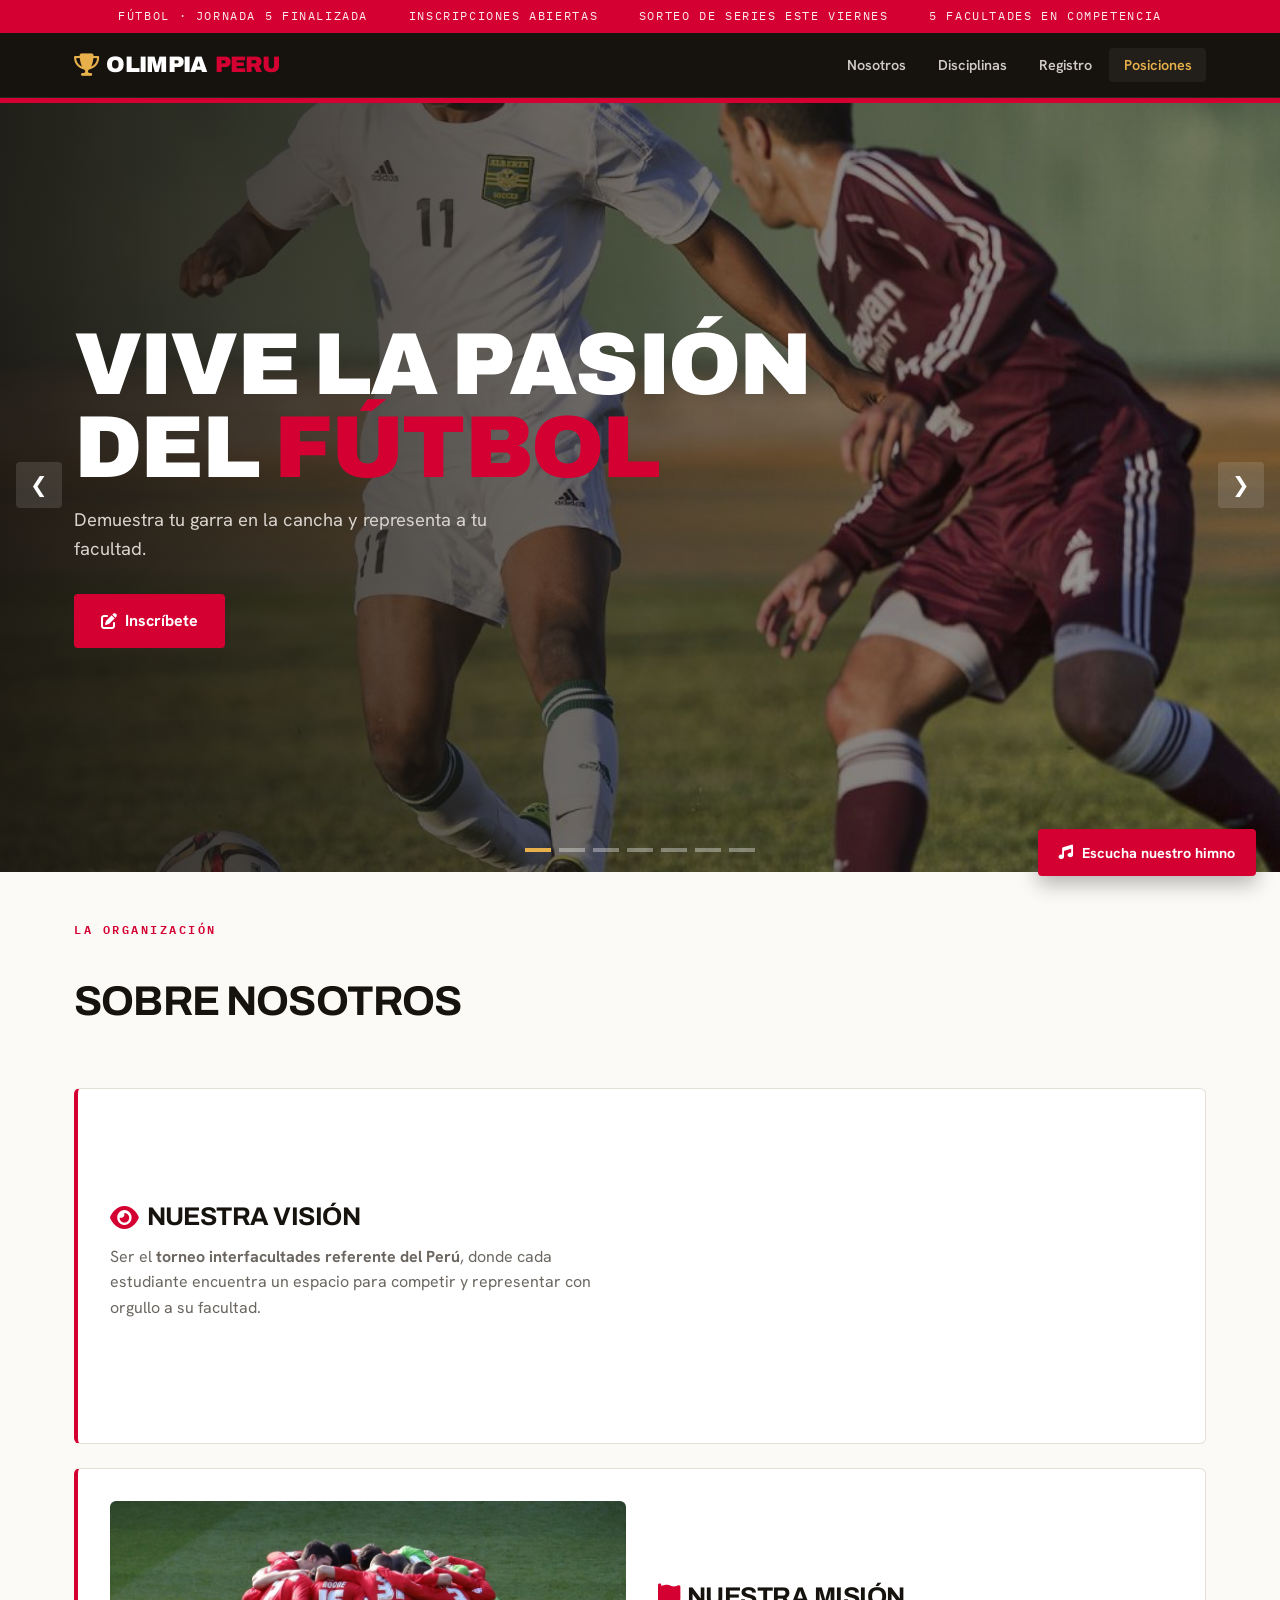
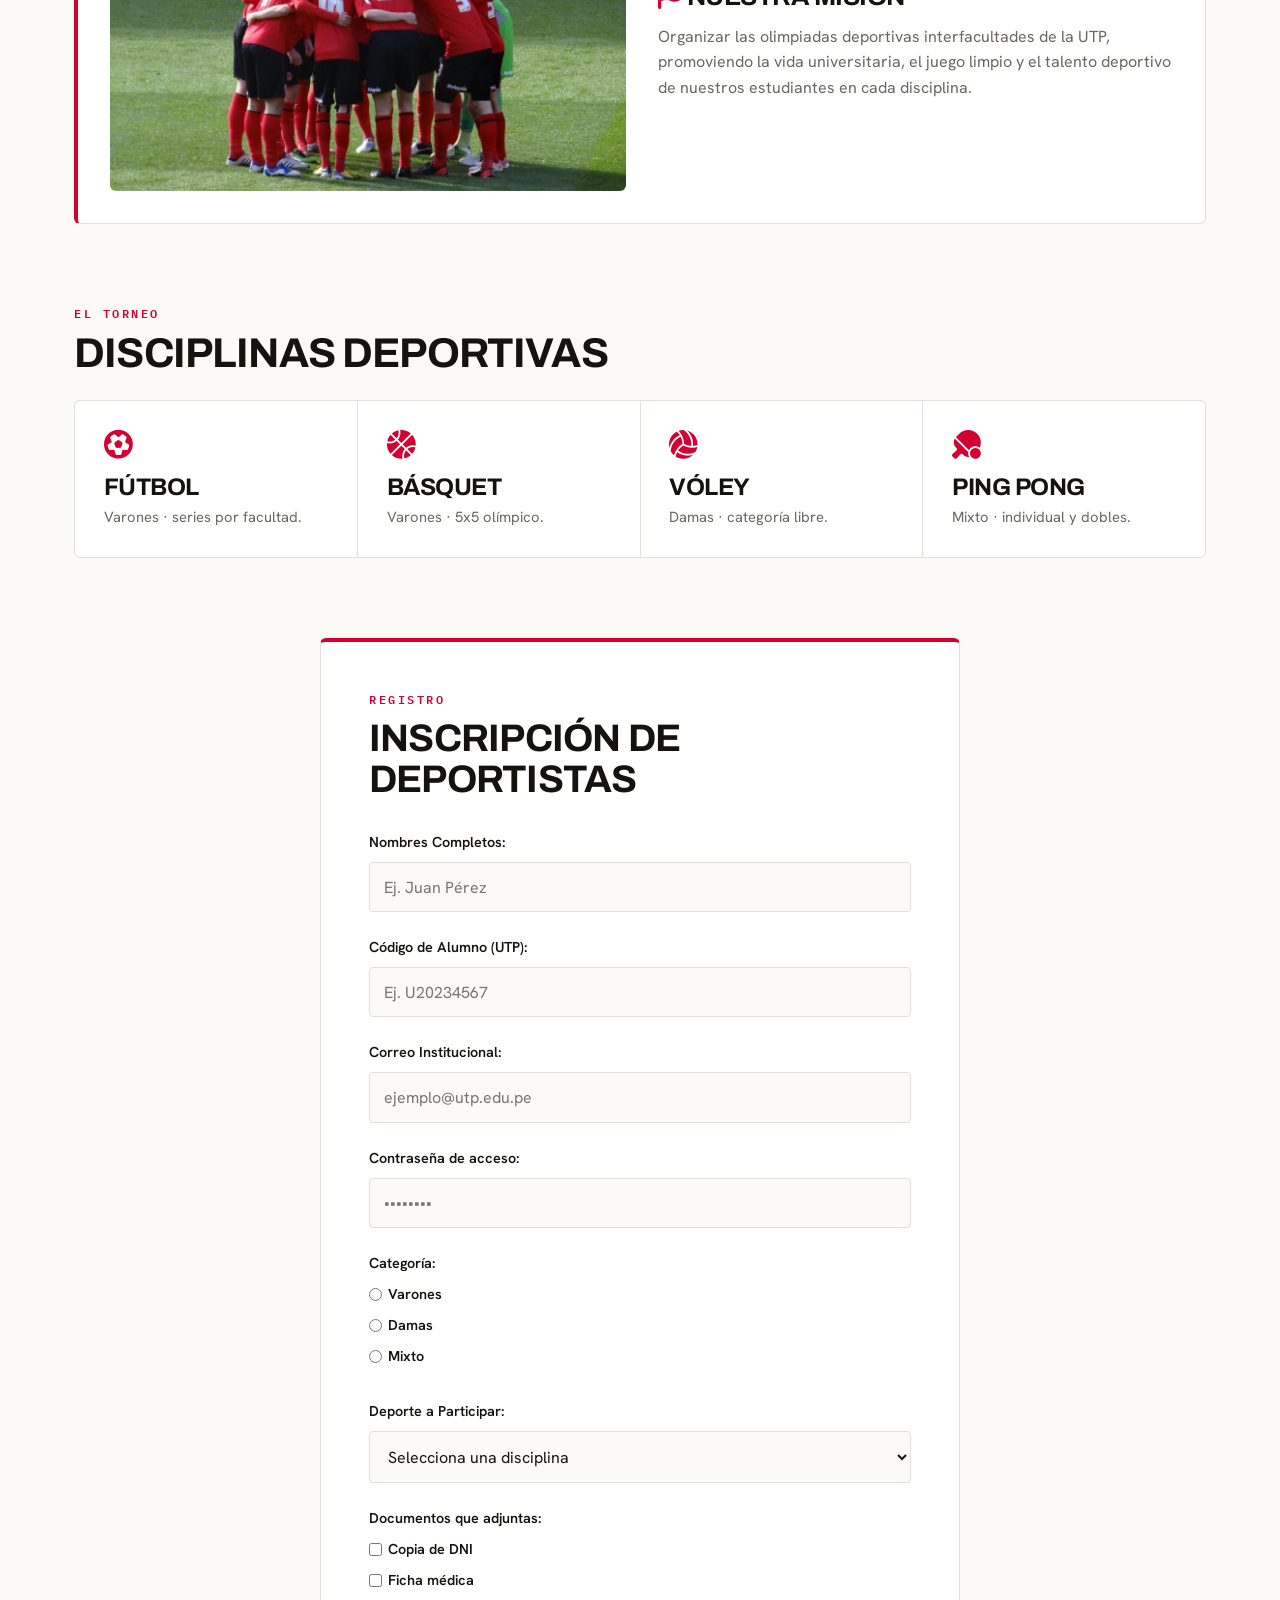
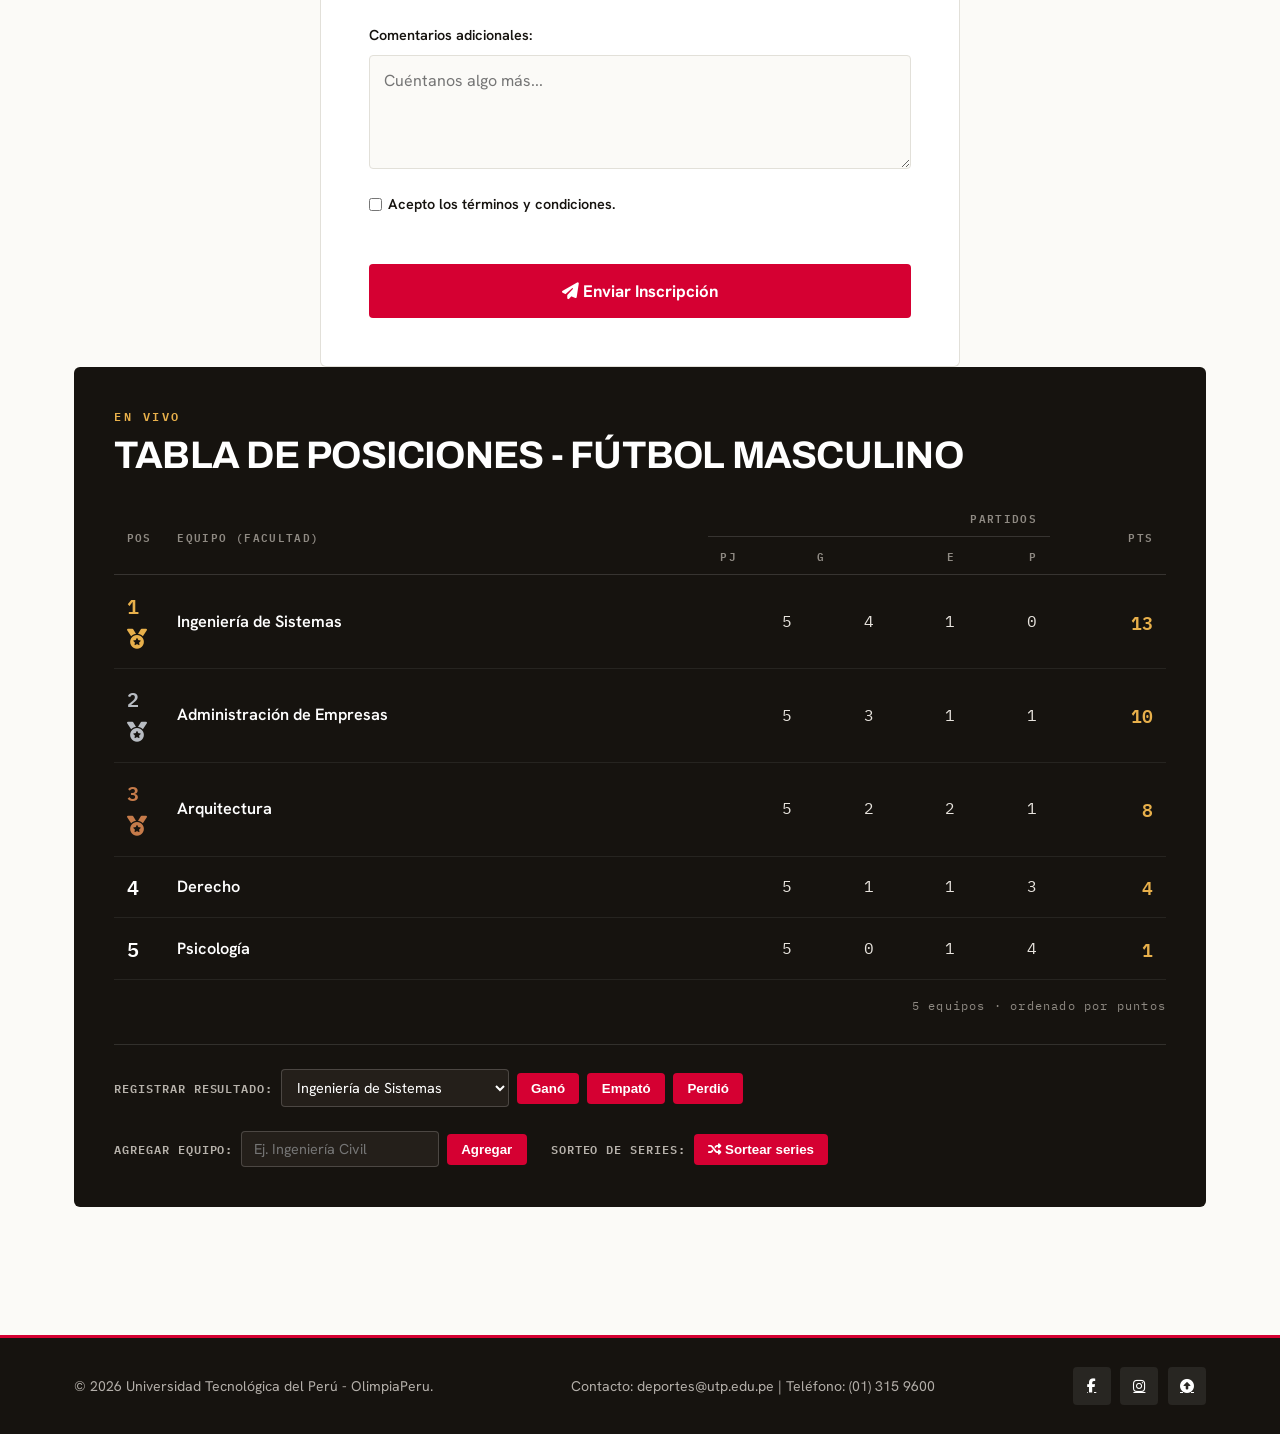
==== commit 718b04a8: "feat(Content): update vision and mission statements to reflect the UTP inter-faculty tournament" ====
--- a/index.html
+++ b/index.html
@@ -154,8 +154,9 @@
           <div class="nosotros-texto">
             <h2><i class="fa-solid fa-eye"></i> Nuestra Visión</h2>
             <p>
-              Ser la <strong>mejor empresa de gestión de eventos deportivos del Perú</strong>,
-              dándole servicios de calidad a nuestros clientes.
+              Ser el <strong>torneo interfacultades referente del Perú</strong>,
+              donde cada estudiante encuentra un espacio para competir y
+              representar con orgullo a su facultad.
             </p>
           </div>
           <div class="ratio-16-9 nosotros-media">
@@ -167,14 +168,14 @@
 
         <!-- Misión: imagen (<img> con alt) + texto, lados invertidos -->
         <div class="info-card nosotros-card">
-          <img class="ratio-16-9 nosotros-media" src="https://picsum.photos/id/1058/1280/720"
-            alt="Atletas durante una jornada de OlimpiaPeru" loading="lazy" />
+          <img class="ratio-16-9 nosotros-media" src="assets/img/equipo.jpg"
+            alt="Equipo celebrando durante una jornada de OlimpiaPeru" loading="lazy" />
           <div class="nosotros-texto">
             <h2><i class="fa-solid fa-flag"></i> Nuestra Misión</h2>
             <p>
-              Somos una empresa con más de 10 años en el mercado, entregando un
-              servicio de calidad en todos los niveles de atención a los
-              clientes, tanto corporativos como particulares.
+              Organizar las olimpiadas deportivas interfacultades de la UTP,
+              promoviendo la vida universitaria, el juego limpio y el talento
+              deportivo de nuestros estudiantes en cada disciplina.
             </p>
           </div>
         </div>
@@ -352,7 +353,7 @@
     <span class="himno-texto">Escucha nuestro himno</span>
   </button>
   <audio id="himno-audio" loop>
-    <source src="https://www.soundhelix.com/examples/mp3/SoundHelix-Song-1.mp3" type="audio/mpeg" />
+    <source src="assets/audio/himno.wav" type="audio/wav" />
     Tu navegador no soporta el elemento de audio.
   </audio>
 
